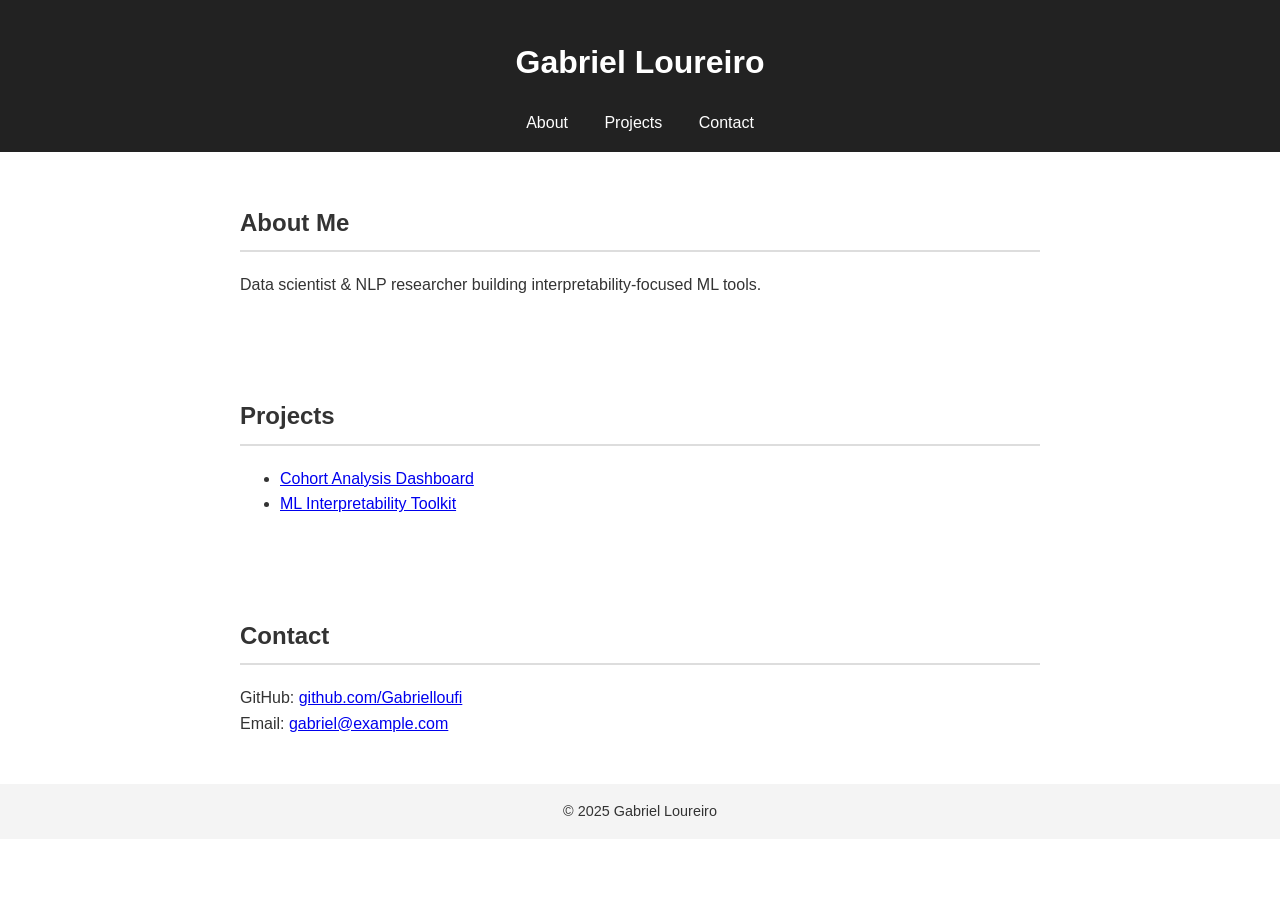
==== index.html @ 3bc84901 "Create index.html" ====
<!DOCTYPE html>
<html lang="en">
<head>
  <meta charset="UTF-8">
  <title>Gabriel Loureiro | Portfolio</title>
  <meta name="viewport" content="width=device-width, initial-scale=1.0">
  <style>
    body { font-family: sans-serif; margin:0; padding:0; line-height:1.6; color:#333; }
    header { background:#222; color:#fff; padding:1rem; text-align:center; }
    nav a { color:#fff; margin:0 1rem; text-decoration:none; }
    section { padding:2rem; max-width:800px; margin:0 auto; }
    h2 { border-bottom:2px solid #ddd; padding-bottom:.5rem; }
    footer { background:#f4f4f4; text-align:center; padding:1rem; font-size:.9rem; }
  </style>
</head>
<body>

  <header>
    <h1>Gabriel Loureiro</h1>
    <nav>
      <a href="#about">About</a>
      <a href="#projects">Projects</a>
      <a href="#contact">Contact</a>
    </nav>
  </header>

  <section id="about">
    <h2>About Me</h2>
    <p>Data scientist &amp; NLP researcher building interpretability-focused ML tools.</p>
  </section>

  <section id="projects">
    <h2>Projects</h2>
    <ul>
      <li><a href="https://github.com/Gabrielloufi/cohort-analysis" target="_blank">Cohort Analysis Dashboard</a></li>
      <li><a href="https://github.com/Gabrielloufi/ml-interpretability" target="_blank">ML Interpretability Toolkit</a></li>
    </ul>
  </section>

  <section id="contact">
    <h2>Contact</h2>
    <p>
      GitHub: <a href="https://github.com/Gabrielloufi" target="_blank">github.com/Gabrielloufi</a><br>
      Email: <a href="mailto:gabriel@example.com">gabriel@example.com</a>
    </p>
  </section>

  <footer>
    &copy; 2025 Gabriel Loureiro
  </footer>

</body>
</html>
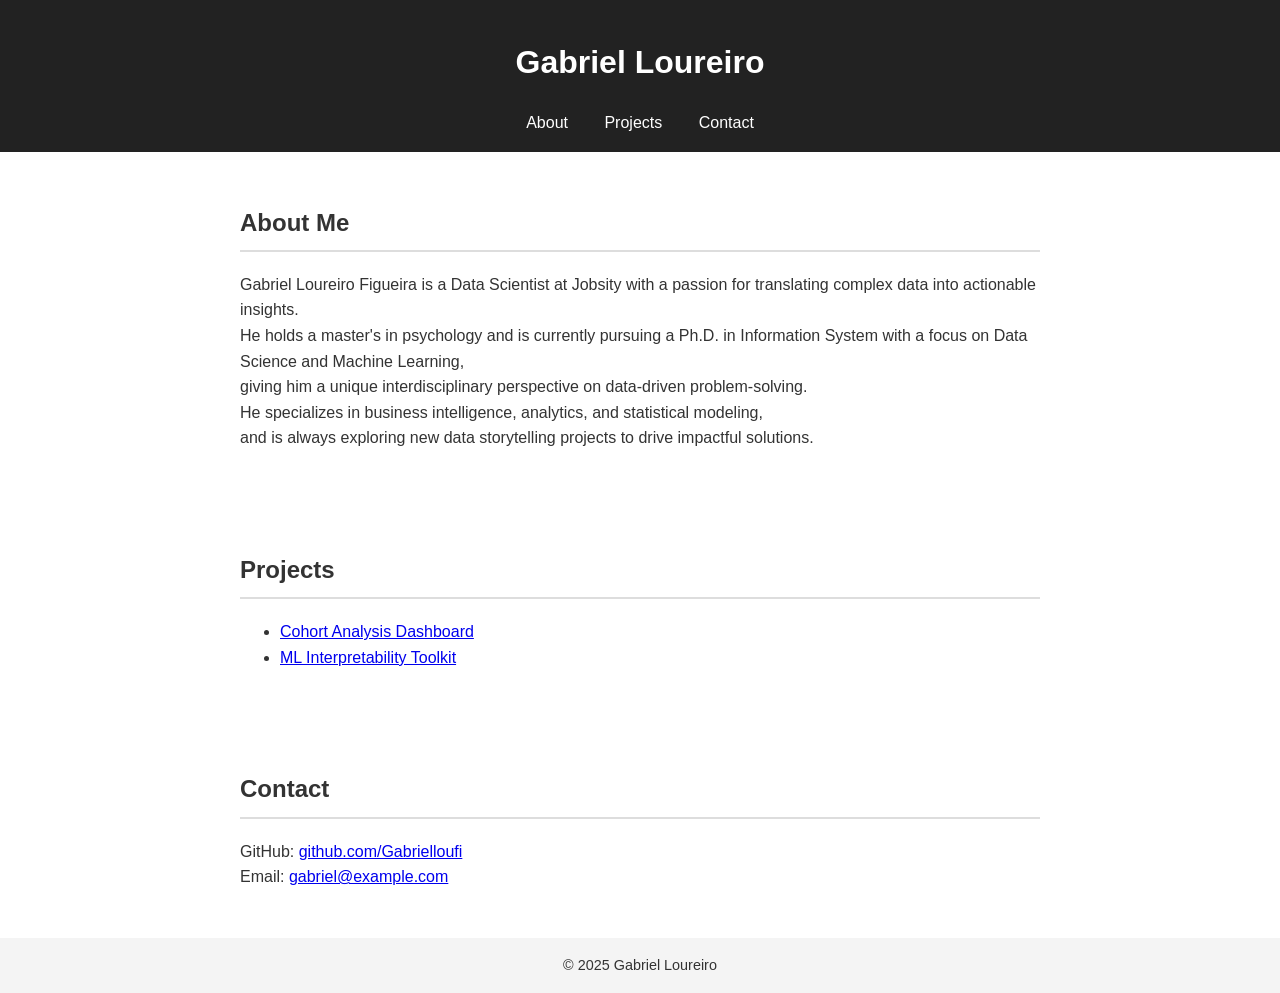
==== commit ae9e97b4: "Update index.html" ====
--- a/index.html
+++ b/index.html
@@ -26,7 +26,13 @@
 
   <section id="about">
     <h2>About Me</h2>
-    <p>Data scientist &amp; NLP researcher building interpretability-focused ML tools.</p>
+<p>
+  Gabriel Loureiro Figueira is a Data Scientist at Jobsity with a passion for translating complex data into actionable insights.<br>
+  He holds a master's in psychology and is currently pursuing a Ph.D. in Information System with a focus on Data Science and Machine Learning,<br>
+  giving him a unique interdisciplinary perspective on data-driven problem-solving.<br>
+  He specializes in business intelligence, analytics, and statistical modeling,<br>
+  and is always exploring new data storytelling projects to drive impactful solutions.
+</p>
   </section>
 
   <section id="projects">
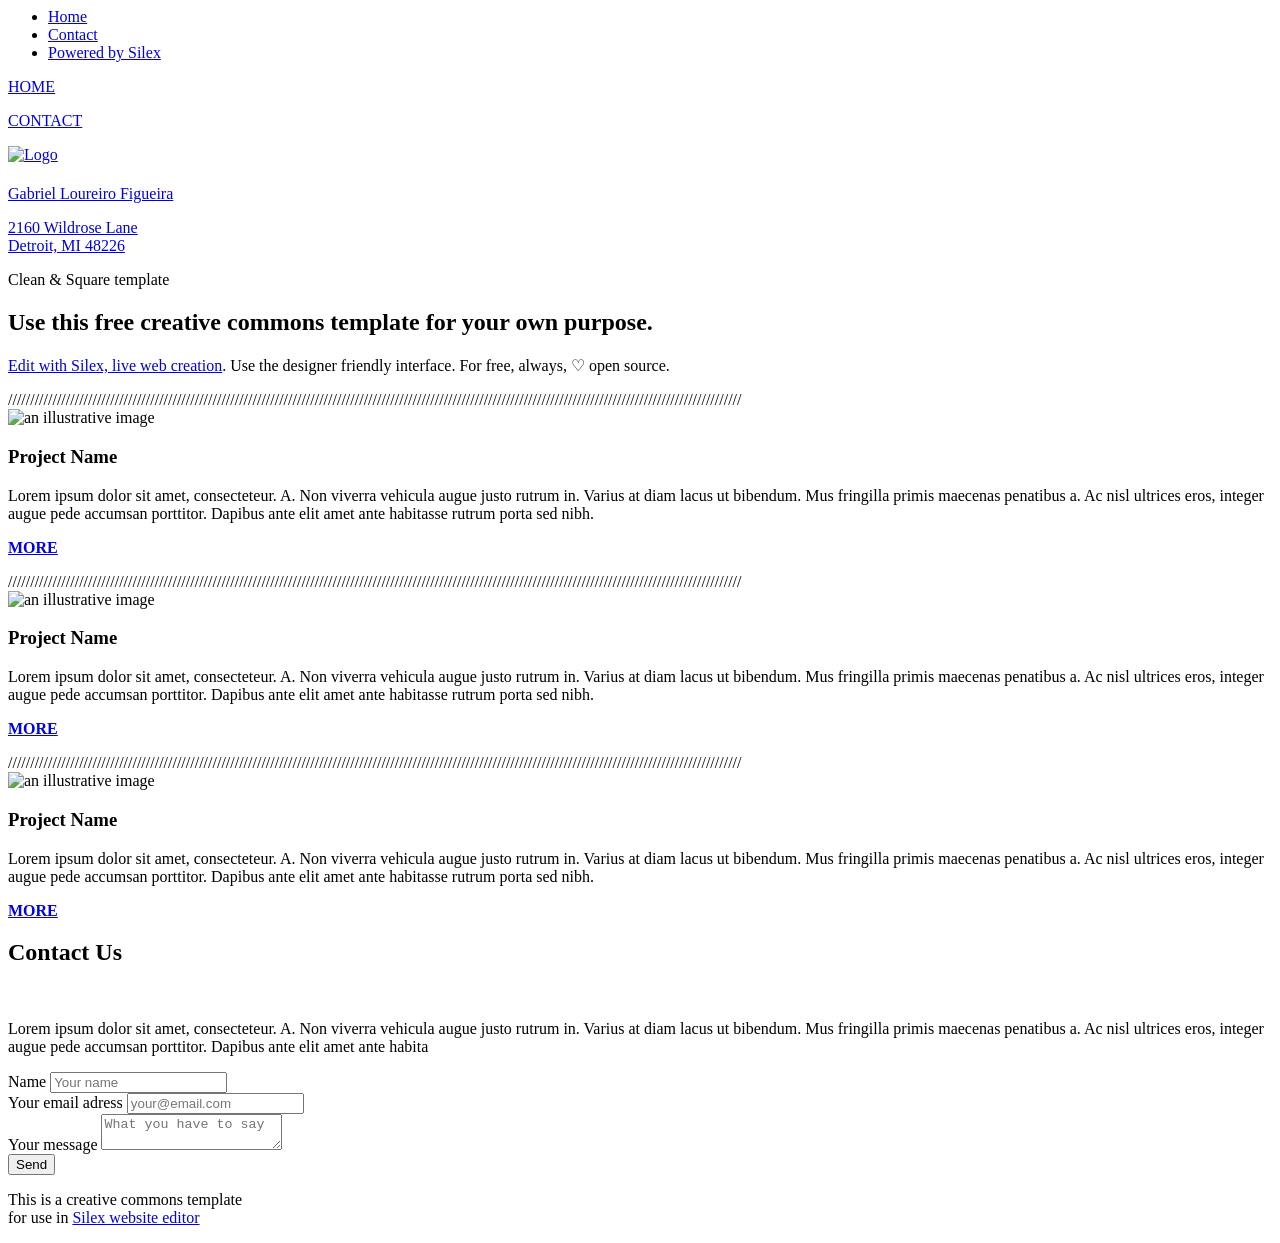
==== commit 66ffd223: "Update index.html" ====
--- a/index.html
+++ b/index.html
@@ -1,59 +1,215 @@
-<!DOCTYPE html>
-<html lang="en">
-<head>
-  <meta charset="UTF-8">
-  <title>Gabriel Loureiro | Portfolio</title>
-  <meta name="viewport" content="width=device-width, initial-scale=1.0">
-  <style>
-    body { font-family: sans-serif; margin:0; padding:0; line-height:1.6; color:#333; }
-    header { background:#222; color:#fff; padding:1rem; text-align:center; }
-    nav a { color:#fff; margin:0 1rem; text-decoration:none; }
-    section { padding:2rem; max-width:800px; margin:0 auto; }
-    h2 { border-bottom:2px solid #ddd; padding-bottom:.5rem; }
-    footer { background:#f4f4f4; text-align:center; padding:1rem; font-size:.9rem; }
-  </style>
-</head>
 <body>
-
-  <header>
-    <h1>Gabriel Loureiro</h1>
-    <nav>
-      <a href="#about">About</a>
-      <a href="#projects">Projects</a>
-      <a href="#contact">Contact</a>
-    </nav>
+  <title>Clean &amp; Square free template
+  </title>
+  <meta charset="UTF-8"/>
+  <meta name="generator" content="Silex v2.2.14"/>
+  <link rel="stylesheet" href="http://localhost:6805/static/2.12/normalize.css" data-silex-static=""/>
+  <link rel="stylesheet" href="http://localhost:6805/static/2.12/front-end.css" data-silex-static=""/>
+  <link href="https://fonts.googleapis.com/css?family=Oswald" rel="stylesheet" class="silex-custom-font"/>
+  <meta name="viewport" content="width=device-width, initial-scale=1"/>
+  <div data-silex-type="container-element" data-silex-id="silex-id-1483130857943-13" class="container-element editable-style silex-id-1483130857943-13 section-element small-height website-min-width hide-on-mobile prevent-resizable">
+    <div data-silex-type="container-element" data-silex-id="silex-id-1483130857943-12" class="editable-style silex-element-content website-width silex-id-1483130857943-12 container-element">
+    </div>
+  </div>
+  <header data-silex-type="container-element" data-silex-id="silex-id-1483130355289-7" class="container-element editable-style silex-id-1483130355289-7 section-element website-min-width prevent-resizable" id="iucot">
+    <div data-silex-type="container-element" data-silex-id="silex-id-1483130355289-6" class="editable-style silex-element-content website-width silex-id-1483130355289-6 container-element" id="ifdw7">
+      <div data-silex-type="text-element" data-silex-id="silex-id-1552772425150-3" class="editable-style silex-id-1552772425150-3 text-element silex-component prevent-resizable hamburger-menu prevent-auto-z-index hide-on-desktop">
+        <div class="silex-element-content normal">
+          <!-- inspired by https://codepen.io/erikterwan/pen/EVzeRP -->
+          <div class="hamburger-menu_1647517010591_793 closed">
+            <div class="hamburger-btn">
+              <span></span>
+              <span></span>
+              <span></span>
+            </div>
+            <div class="nav-container">
+              <div class="prevent-scale">
+                <nav>
+                  <ul>
+                    <li>
+                      <a href="#!page-home">Home</a>
+                    </li>
+                    <li>
+                      <a href="#!page-contact" class="page-link-active">Contact</a>
+                    </li>
+                    <li>
+                      <a href="https://www.silex.me/">Powered by Silex</a>
+                    </li>
+                  </ul>
+                </nav>
+              </div>
+            </div>
+          </div>
+        </div>
+      </div>
+      <div data-silex-type="container-element" data-silex-id="silex-id-1594114016137-2" class="editable-style container-element silex-id-1594114016137-2 hide-on-desktop">
+      </div>
+      <div data-silex-type="text-element" data-silex-id="silex-id-1436036522018-5" class="editable-style text-element silex-id-1436036522018-5 nav hide-on-mobile">
+        <div class="silex-element-content normal">
+          <p>
+            <a href="#!page-home">HOME</a>
+          </p>
+        </div>
+      </div>
+      <div data-silex-type="text-element" data-silex-id="silex-id-1436036521917-4" class="editable-style text-element silex-id-1436036521917-4 nav hide-on-mobile">
+        <div class="silex-element-content normal">
+          <p>
+            <a href="#!page-contact" class="page-link-active">CONTACT</a>
+          </p>
+        </div>
+      </div>
+      <a data-silex-type="image-element" data-silex-id="silex-id-1436036524431-29" href="#!page-home" class="editable-style image-element silex-id-1436036524431-29"><img src="assets/cc.png" alt="Logo"/></a>
+      <a data-silex-type="text-element" data-silex-id="silex-id-1436036524330-28" href="#!page-home" class="editable-style text-element grey-text silex-id-1436036524330-28"><div class="silex-element-content normal" id="i2j0q">
+        <h1 id="i459c">
+        </h1>
+        <span id="ioksz1">Gabriel Loureiro Figueira</span>
+        <p id="isopf">2160 Wildrose Lane
+          <br/>Detroit, MI 48226
+        </p>
+        </div></a>
+    </div>
   </header>
-
-  <section id="about">
-    <h2>About Me</h2>
-<p>
-  Gabriel Loureiro Figueira is a Data Scientist at Jobsity with a passion for translating complex data into actionable insights.<br>
-  He holds a master's in psychology and is currently pursuing a Ph.D. in Information System with a focus on Data Science and Machine Learning,<br>
-  giving him a unique interdisciplinary perspective on data-driven problem-solving.<br>
-  He specializes in business intelligence, analytics, and statistical modeling,<br>
-  and is always exploring new data storytelling projects to drive impactful solutions.
-</p>
-  </section>
-
-  <section id="projects">
-    <h2>Projects</h2>
-    <ul>
-      <li><a href="https://github.com/Gabrielloufi/cohort-analysis" target="_blank">Cohort Analysis Dashboard</a></li>
-      <li><a href="https://github.com/Gabrielloufi/ml-interpretability" target="_blank">ML Interpretability Toolkit</a></li>
-    </ul>
-  </section>
-
-  <section id="contact">
-    <h2>Contact</h2>
-    <p>
-      GitHub: <a href="https://github.com/Gabrielloufi" target="_blank">github.com/Gabrielloufi</a><br>
-      Email: <a href="mailto:gabriel@example.com">gabriel@example.com</a>
-    </p>
-  </section>
-
-  <footer>
-    &copy; 2025 Gabriel Loureiro
+  <section data-silex-type="container-element" data-silex-id="silex-id-1483131519736-31" class="container-element editable-style silex-id-1483131519736-31 section-element website-min-width prevent-resizable page-home paged-element">
+    <div data-silex-type="container-element" data-silex-id="silex-id-1483131519736-30" class="editable-style silex-element-content website-width silex-id-1483131519736-30 container-element">
+      <div data-silex-type="text-element" data-silex-id="silex-id-1436036524230-27" class="editable-style text-element silex-id-1436036524230-27">
+        <div class="silex-element-content normal">
+          Clean &amp; Square template
+          <h2>Use this free creative commons template for your own purpose. 
+          </h2>
+          <p>
+            <a href="//www.silex.me">Edit with Silex, live web creation</a>. Use the designer friendly interface. For free, always, ♡ open source.
+          </p>
+        </div>
+      </div>
+    </div>
+  </section>
+  <section data-silex-type="container-element" data-silex-id="silex-id-1483130397853-8" class="container-element editable-style section-element silex-id-1483130397853-8 website-min-width prevent-resizable page-home paged-element">
+    <div data-silex-type="container-element" data-silex-id="silex-id-1483130397854-9" class="editable-style silex-element-content website-width container-element silex-id-1483130397854-9">
+      <div data-silex-type="text-element" data-silex-id="silex-id-1436036523928-24" class="editable-style text-element full-width grey-text silex-id-1436036523928-24 hide-on-mobile">
+        <div class="silex-element-content normal">
+          /////////////////////////////////////////////////////////////////////////////////////////////////////////////////////////////////////////////////////////////////////
+        </div>
+      </div>
+      <div data-silex-type="image-element" data-silex-id="silex-id-1483131239727-16" class="editable-style image-element silex-id-1483131239727-16">
+        <img src="assets/pic08.jpg" alt="an illustrative image"/>
+      </div>
+      <div data-silex-type="text-element" data-silex-id="silex-id-1436036523626-21" class="editable-style text-element product-details silex-id-1436036523626-21">
+        <div class="silex-element-content normal">
+          <h3>Project Name
+          </h3>
+          <p>Lorem ipsum dolor sit amet, consecteteur. A. Non viverra vehicula augue justo rutrum in. Varius at diam lacus ut bibendum. Mus fringilla primis maecenas penatibus a. Ac nisl ultrices eros, integer augue pede accumsan porttitor.
+            Dapibus ante elit amet ante habitasse rutrum porta sed nibh. 
+            <br/>
+          </p>
+          <p>
+            <a href="#!page-home"><b>MORE
+              </b></a>
+          </p>
+        </div>
+      </div>
+    </div>
+  </section>
+  <section data-silex-type="container-element" data-silex-id="silex-id-1483131239726-14" class="container-element editable-style section-element silex-id-1483131239726-14 website-min-width prevent-resizable page-home paged-element">
+    <div data-silex-type="container-element" data-silex-id="silex-id-1483131239727-15" class="editable-style silex-element-content website-width container-element silex-id-1483131239727-15">
+      <div data-silex-type="text-element" data-silex-id="silex-id-1483131239727-17" class="editable-style text-element full-width grey-text silex-id-1483131239727-17 hide-on-mobile">
+        <div class="silex-element-content normal">
+          /////////////////////////////////////////////////////////////////////////////////////////////////////////////////////////////////////////////////////////////////////
+        </div>
+      </div>
+      <div data-silex-type="image-element" data-silex-id="silex-id-1483131242515-21" class="editable-style image-element silex-id-1483131242515-21">
+        <img src="assets/pic09.jpg" alt="an illustrative image"/>
+      </div>
+      <div data-silex-type="text-element" data-silex-id="silex-id-1483131239727-18" class="editable-style text-element product-details silex-id-1483131239727-18">
+        <div class="silex-element-content normal">
+          <h3>Project Name
+          </h3>
+          <p>Lorem ipsum dolor sit amet, consecteteur. A. Non viverra vehicula augue justo rutrum in. Varius at diam lacus ut bibendum. Mus fringilla primis maecenas penatibus a. Ac nisl ultrices eros, integer augue pede accumsan porttitor.
+            Dapibus ante elit amet ante habitasse rutrum porta sed nibh. 
+            <br/>
+          </p>
+          <p>
+            <a href="#!page-home"><b>MORE
+              </b></a>
+          </p>
+        </div>
+      </div>
+    </div>
+  </section>
+  <section data-silex-type="container-element" data-silex-id="silex-id-1483131242514-19" class="container-element editable-style section-element silex-id-1483131242514-19 website-min-width prevent-resizable page-home paged-element">
+    <div data-silex-type="container-element" data-silex-id="silex-id-1483131242514-20" class="editable-style silex-element-content website-width container-element silex-id-1483131242514-20">
+      <div data-silex-type="text-element" data-silex-id="silex-id-1483131242515-22" class="editable-style text-element full-width grey-text silex-id-1483131242515-22 hide-on-mobile">
+        <div class="silex-element-content normal">
+          /////////////////////////////////////////////////////////////////////////////////////////////////////////////////////////////////////////////////////////////////////
+        </div>
+      </div>
+      <div data-silex-type="image-element" data-silex-id="silex-id-1436036524028-25" class="editable-style image-element silex-id-1436036524028-25">
+        <img src="assets/pic07.jpg" alt="an illustrative image"/>
+      </div>
+      <div data-silex-type="text-element" data-silex-id="silex-id-1483131242515-23" class="editable-style text-element product-details silex-id-1483131242515-23">
+        <div class="silex-element-content normal">
+          <h3>Project Name
+          </h3>
+          <p>Lorem ipsum dolor sit amet, consecteteur. A. Non viverra vehicula augue justo rutrum in. Varius at diam lacus ut bibendum. Mus fringilla primis maecenas penatibus a. Ac nisl ultrices eros, integer augue pede accumsan porttitor.
+            Dapibus ante elit amet ante habitasse rutrum porta sed nibh. 
+            <br/>
+          </p>
+          <p>
+            <a href="#!page-home"><b>MORE
+              </b></a>
+          </p>
+        </div>
+      </div>
+    </div>
+  </section>
+  <section data-silex-type="container-element" data-silex-id="silex-id-1483131410736-25" class="container-element editable-style section-element silex-id-1483131410736-25 website-min-width prevent-resizable page-contact paged-element">
+    <div data-silex-type="container-element" data-silex-id="silex-id-1483131410737-26" class="editable-style silex-element-content website-width container-element silex-id-1483131410737-26">
+      <div data-silex-type="text-element" data-silex-id="silex-id-1436036521716-2" data-allow-silex-shortcuts="true" class="editable-style text-element product-details silex-id-1436036521716-2 text-editor-focus">
+        <div class="silex-element-content normal wysihtml-editor">
+          <h2>Contact Us
+          </h2>
+          <p>
+            <br/>
+          </p>
+          <p>Lorem ipsum dolor sit amet, consecteteur. A. Non viverra vehicula augue justo rutrum in. Varius at diam lacus ut bibendum. Mus fringilla primis maecenas penatibus a. Ac nisl ultrices eros, integer augue pede accumsan porttitor.
+            Dapibus ante elit amet ante habita
+          </p>
+          <p>
+            <a href="//disap.org/"></a>
+          </p>
+        </div>
+      </div>
+      <div data-silex-type="html-element" data-silex-id="silex-id-1538155859204-2" class="editable-style silex-id-1538155859204-2 html-element silex-component silex-component-form silex-use-height-not-minheight">
+        <div class="silex-element-content">
+          <form method="POST" id="id_1647517010594_716" action="https://formspree.io/your@email.com">
+            <div>
+              <label for="field1">Name</label>
+              <input type="text" required id="field1" name="field1" placeholder="Your name"/>
+            </div>
+            <div>
+              <label for="field2">Your email adress</label>
+              <input type="text" required id="field2" name="field2" placeholder="your@email.com"/>
+            </div>
+            <div class="fill-vertical">
+              <label for="field3">Your message</label>
+              <textarea required id="field3" name="field3" placeholder="What you have to say"></textarea>
+            </div>
+            <input type="submit" value="Send"/>
+          </form>
+        </div>
+      </div>
+    </div>
+  </section>
+  <footer data-silex-type="container-element" data-silex-id="silex-id-1483130400381-10" class="container-element editable-style section-element silex-id-1483130400381-10 website-min-width prevent-resizable">
+    <div data-silex-type="container-element" data-silex-id="silex-id-1483130400382-11" class="editable-style silex-element-content website-width container-element silex-id-1483130400382-11">
+      <div data-silex-type="text-element" data-silex-id="silex-id-1436036522220-7" class="editable-style text-element silex-id-1436036522220-7 full-width small-text style-centered">
+        <div class="silex-element-content normal">
+          <p>This is a creative commons template 
+            <br/>for use in 
+            <a href="https://www.silex.me/">Silex website editor</a>
+            <br/>
+          </p>
+        </div>
+      </div>
+    </div>
   </footer>
-
 </body>
-</html>
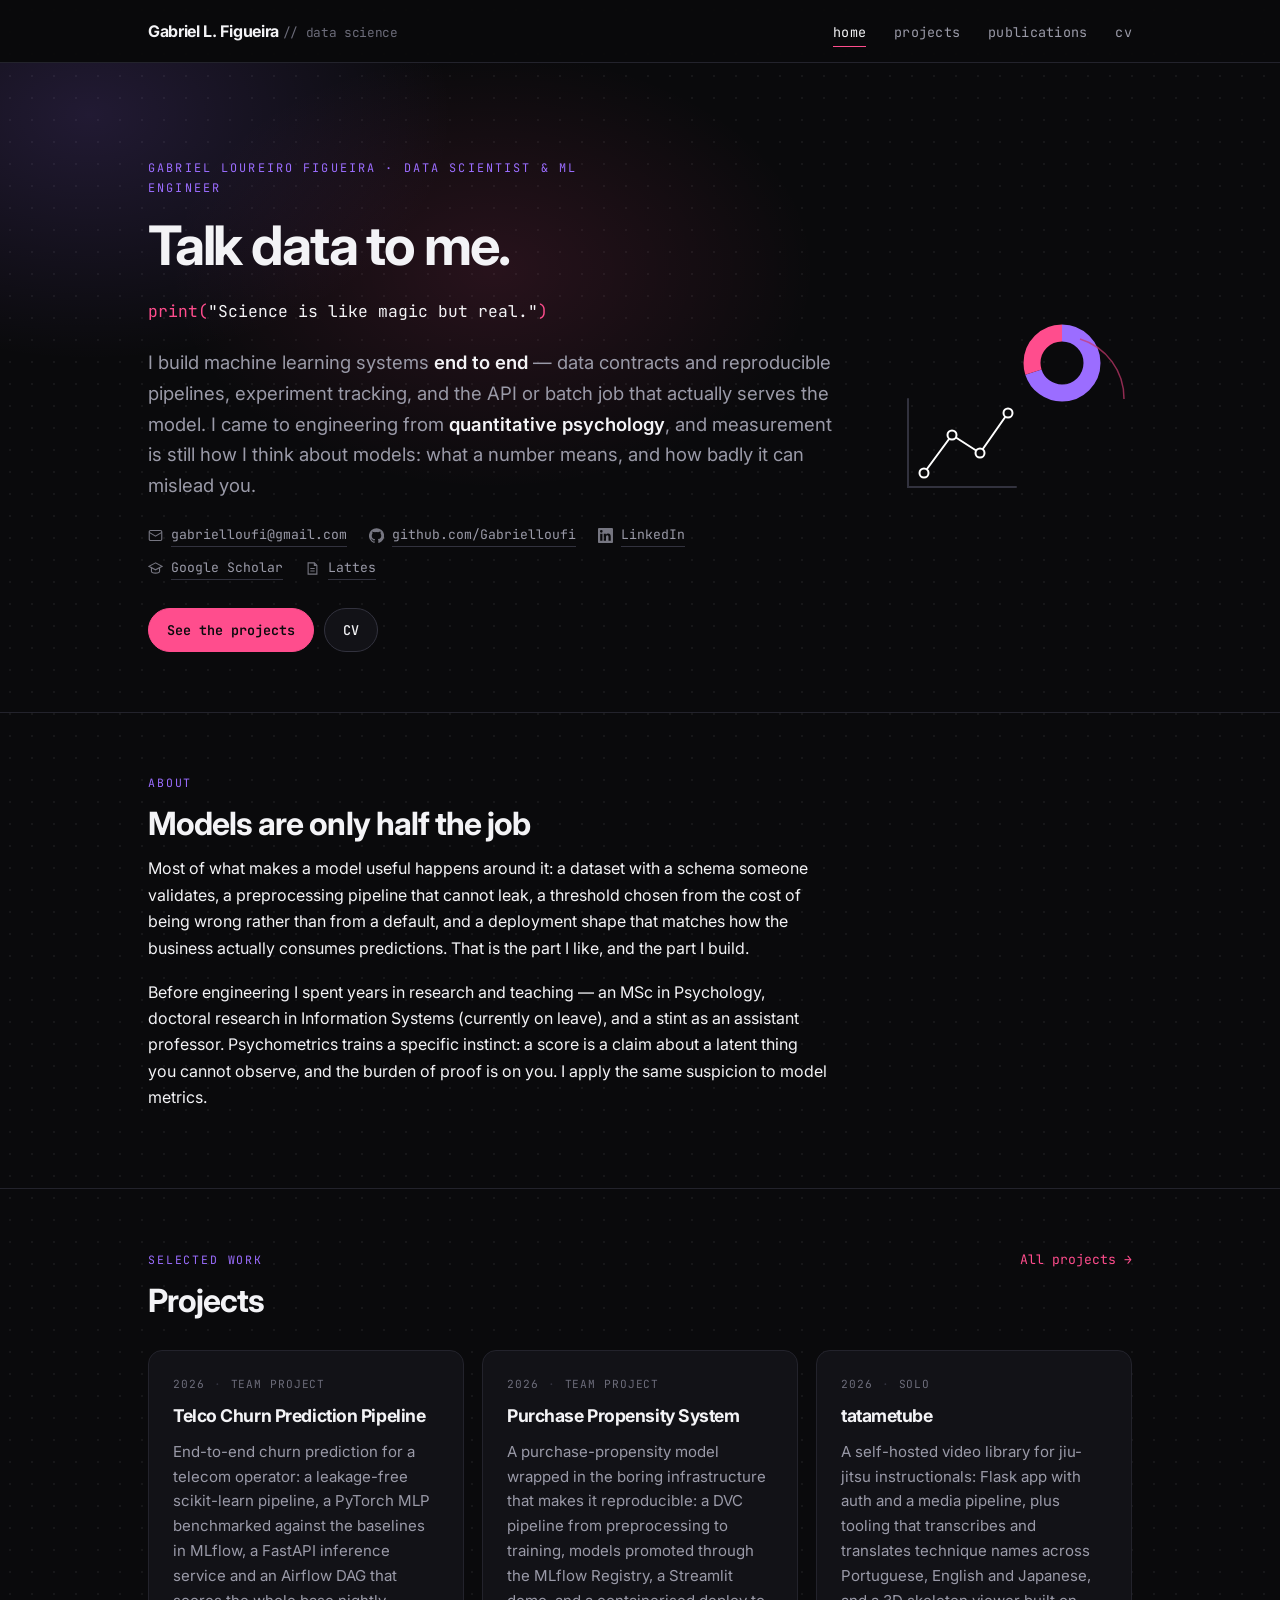
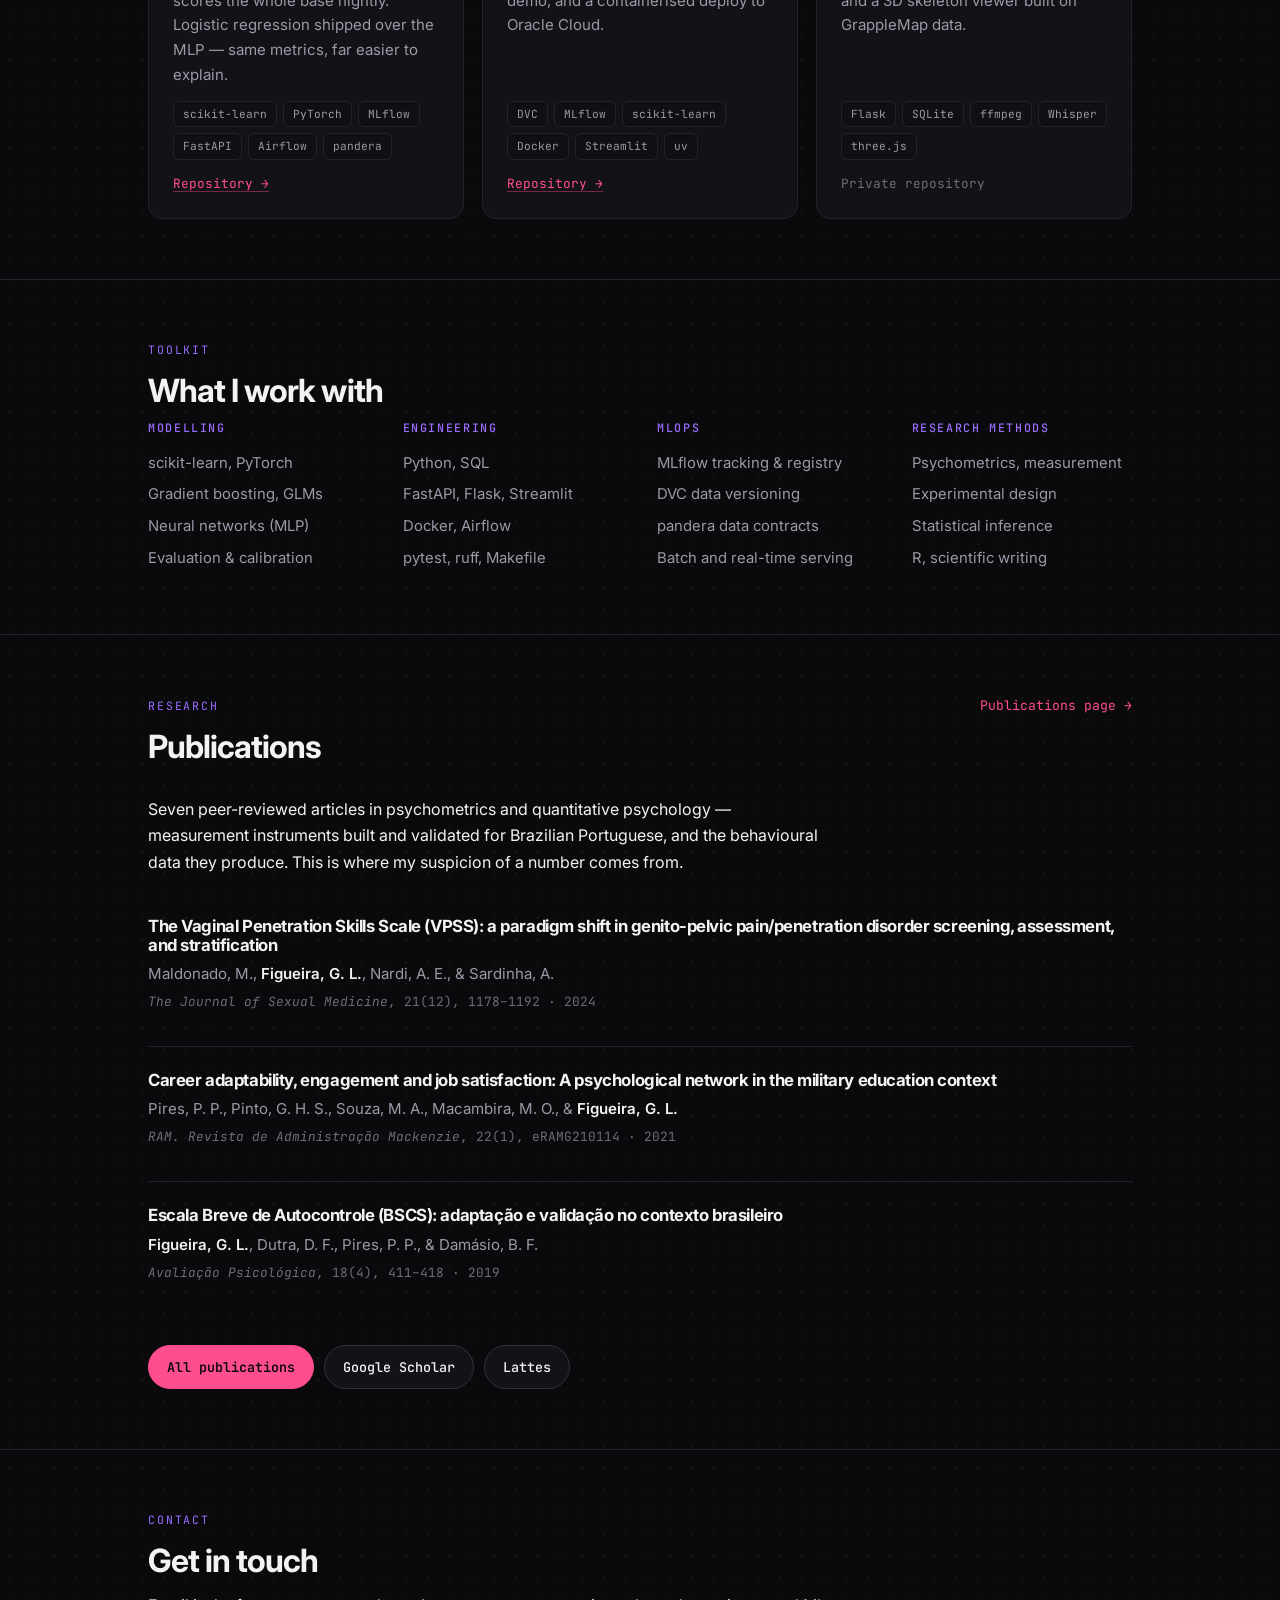
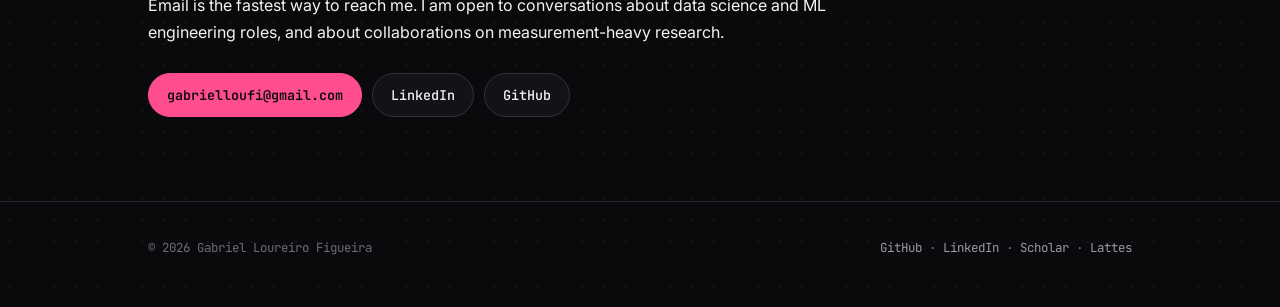
==== commit 3d627240: "feat: rebuild the site as a data science portfolio Replaces the untouched Silex template (lorem ipsu" ====
--- a/index.html
+++ b/index.html
@@ -1,215 +1,267 @@
+<!DOCTYPE html>
+<html lang="en">
+<head>
+<meta charset="utf-8">
+<meta name="viewport" content="width=device-width, initial-scale=1">
+<title>Gabriel Loureiro Figueira &mdash; Data Scientist &amp; ML Engineer</title>
+<meta name="description" content="Data scientist and machine learning engineer building end-to-end ML systems, with a research background in psychology and psychometrics.">
+<link rel="canonical" href="https://gabrielloufi.github.io/">
+<meta property="og:title" content="Gabriel Loureiro Figueira &mdash; Data Scientist &amp; ML Engineer">
+<meta property="og:description" content="Data scientist and machine learning engineer building end-to-end ML systems, with a research background in psychology and psychometrics.">
+<meta property="og:type" content="website">
+<meta property="og:url" content="https://gabrielloufi.github.io/">
+<meta name="theme-color" content="#0a0a0c">
+<link rel="preconnect" href="https://fonts.googleapis.com">
+<link rel="preconnect" href="https://fonts.gstatic.com" crossorigin>
+<link href="https://fonts.googleapis.com/css2?family=Inter:wght@400;500;600;700;800&family=JetBrains+Mono:wght@400;500;700&display=swap" rel="stylesheet">
+<link rel="stylesheet" href="assets/css/style.css">
+</head>
 <body>
-  <title>Clean &amp; Square free template
-  </title>
-  <meta charset="UTF-8"/>
-  <meta name="generator" content="Silex v2.2.14"/>
-  <link rel="stylesheet" href="http://localhost:6805/static/2.12/normalize.css" data-silex-static=""/>
-  <link rel="stylesheet" href="http://localhost:6805/static/2.12/front-end.css" data-silex-static=""/>
-  <link href="https://fonts.googleapis.com/css?family=Oswald" rel="stylesheet" class="silex-custom-font"/>
-  <meta name="viewport" content="width=device-width, initial-scale=1"/>
-  <div data-silex-type="container-element" data-silex-id="silex-id-1483130857943-13" class="container-element editable-style silex-id-1483130857943-13 section-element small-height website-min-width hide-on-mobile prevent-resizable">
-    <div data-silex-type="container-element" data-silex-id="silex-id-1483130857943-12" class="editable-style silex-element-content website-width silex-id-1483130857943-12 container-element">
-    </div>
+<a class="skip-link" href="#main">Skip to content</a>
+
+<header class="nav">
+  <div class="wrap nav__inner">
+    <a class="nav__brand" href="index.html">Gabriel L. Figueira <span>// data science</span></a>
+    <ul class="nav__links">
+      <li><a href="index.html" aria-current="page">home</a></li>
+      <li><a href="projects.html">projects</a></li>
+      <li><a href="publications.html">publications</a></li>
+      <li><a href="cv.html">cv</a></li>
+    </ul>
   </div>
-  <header data-silex-type="container-element" data-silex-id="silex-id-1483130355289-7" class="container-element editable-style silex-id-1483130355289-7 section-element website-min-width prevent-resizable" id="iucot">
-    <div data-silex-type="container-element" data-silex-id="silex-id-1483130355289-6" class="editable-style silex-element-content website-width silex-id-1483130355289-6 container-element" id="ifdw7">
-      <div data-silex-type="text-element" data-silex-id="silex-id-1552772425150-3" class="editable-style silex-id-1552772425150-3 text-element silex-component prevent-resizable hamburger-menu prevent-auto-z-index hide-on-desktop">
-        <div class="silex-element-content normal">
-          <!-- inspired by https://codepen.io/erikterwan/pen/EVzeRP -->
-          <div class="hamburger-menu_1647517010591_793 closed">
-            <div class="hamburger-btn">
-              <span></span>
-              <span></span>
-              <span></span>
-            </div>
-            <div class="nav-container">
-              <div class="prevent-scale">
-                <nav>
-                  <ul>
-                    <li>
-                      <a href="#!page-home">Home</a>
-                    </li>
-                    <li>
-                      <a href="#!page-contact" class="page-link-active">Contact</a>
-                    </li>
-                    <li>
-                      <a href="https://www.silex.me/">Powered by Silex</a>
-                    </li>
-                  </ul>
-                </nav>
-              </div>
-            </div>
-          </div>
-        </div>
-      </div>
-      <div data-silex-type="container-element" data-silex-id="silex-id-1594114016137-2" class="editable-style container-element silex-id-1594114016137-2 hide-on-desktop">
-      </div>
-      <div data-silex-type="text-element" data-silex-id="silex-id-1436036522018-5" class="editable-style text-element silex-id-1436036522018-5 nav hide-on-mobile">
-        <div class="silex-element-content normal">
+</header>
+
+<main id="main">
+
+  <section class="hero">
+    <div class="wrap hero__grid">
+      <div>
+        <p class="kicker">Gabriel Loureiro Figueira &middot; Data Scientist &amp; ML Engineer</p>
+        <h1>Talk data to me.</h1>
+        <p class="codeline"><span class="fn">print(</span><span class="str">"Science is like magic but real."</span><span class="fn">)</span></p>
+        <p class="hero__lead">
+          I build machine learning systems <strong>end to end</strong> &mdash; data contracts and reproducible pipelines, experiment
+          tracking, and the API or batch job that actually serves the model. I came to engineering
+          from <strong>quantitative psychology</strong>, and measurement is still how I think about
+          models: what a number means, and how badly it can mislead you.
+        </p>
+        <ul class="meta-row">
+          <li><svg viewBox="0 0 24 24" fill="none" stroke="currentColor" stroke-width="1.8" aria-hidden="true"><rect x="2" y="4" width="20" height="16" rx="2"/><path d="m2 7 10 6 10-6"/></svg><a href="mailto:gabrielloufi@gmail.com">gabrielloufi@gmail.com</a></li>
+          <li><svg viewBox="0 0 24 24" fill="currentColor" aria-hidden="true"><path d="M12 .5a12 12 0 0 0-3.8 23.4c.6.1.8-.3.8-.6v-2c-3.3.7-4-1.6-4-1.6-.6-1.4-1.4-1.8-1.4-1.8-1.1-.7 0-.7 0-.7 1.2.1 1.9 1.3 1.9 1.3 1.1 1.9 2.9 1.3 3.6 1 .1-.8.4-1.3.8-1.6-2.7-.3-5.5-1.3-5.5-5.9 0-1.3.5-2.4 1.2-3.2-.1-.3-.5-1.5.1-3.2 0 0 1-.3 3.3 1.2a11.5 11.5 0 0 1 6 0c2.3-1.5 3.3-1.2 3.3-1.2.6 1.7.2 2.9.1 3.2.8.8 1.2 1.9 1.2 3.2 0 4.6-2.8 5.6-5.5 5.9.4.4.8 1.1.8 2.2v3.3c0 .3.2.7.8.6A12 12 0 0 0 12 .5z"/></svg><a href="https://github.com/Gabrielloufi">github.com/Gabrielloufi</a></li>
+          <li><svg viewBox="0 0 24 24" fill="currentColor" aria-hidden="true"><path d="M20.4 20.4h-3.6v-5.6c0-1.3 0-3-1.9-3s-2.1 1.4-2.1 2.9v5.7H9.2V9h3.4v1.6h.1a3.8 3.8 0 0 1 3.4-1.9c3.6 0 4.3 2.4 4.3 5.5v6.2zM5.3 7.4a2.1 2.1 0 1 1 0-4.2 2.1 2.1 0 0 1 0 4.2zM7.1 20.4H3.5V9h3.6v11.4zM22.2 0H1.8C.8 0 0 .8 0 1.7v20.6c0 .9.8 1.7 1.8 1.7h20.4c1 0 1.8-.8 1.8-1.7V1.7c0-.9-.8-1.7-1.8-1.7z"/></svg><a href="https://www.linkedin.com/in/gabrielloureirofigueira/">LinkedIn</a></li>
+          <li><svg viewBox="0 0 24 24" fill="none" stroke="currentColor" stroke-width="1.8" aria-hidden="true"><path d="M12 3 1.5 8.5 12 14l10.5-5.5L12 3z"/><path d="M5.5 11v5.5c0 1.4 2.9 2.9 6.5 2.9s6.5-1.5 6.5-2.9V11"/></svg><a href="https://scholar.google.com/citations?user=BgbFjUEAAAAJ&hl=en">Google Scholar</a></li>
+          <li><svg viewBox="0 0 24 24" fill="none" stroke="currentColor" stroke-width="1.8" aria-hidden="true"><path d="M5 3h10l4 4v14H5z"/><path d="M15 3v4h4M8.5 12h7M8.5 16h7"/></svg><a href="https://lattes.cnpq.br/5523755976674168">Lattes</a></li>
+        </ul>
+        <div class="btn-row">
+          <a class="btn btn--primary" href="projects.html">See the projects</a>
+          <a class="btn" href="cv.html">CV</a>
+        </div>
+      </div>
+      <svg class="motif" viewBox="0 0 240 205" role="img" aria-label="Line chart and donut chart, echoing the banner artwork">
+        <g transform="translate(170,60)">
+          <circle class="ring-a" r="30" fill="none" stroke-width="17" stroke-dasharray="131.9 56.6" transform="rotate(-90)"/>
+          <circle class="ring-b" r="30" fill="none" stroke-width="17" stroke-dasharray="56.6 131.9" stroke-dashoffset="-131.9" transform="rotate(-90)"/>
+        </g>
+        <path class="arc" d="M232 96a62 62 0 0 0-44-60" stroke-width="1.5" opacity=".7"/>
+        <path class="axis" d="M16 96V184h108" fill="none" stroke-width="2" stroke-linecap="round"/>
+        <polyline class="line" points="32,170 60,132 88,150 116,110"/>
+        <circle class="dot" cx="32" cy="170" r="4.5"/>
+        <circle class="dot" cx="60" cy="132" r="4.5"/>
+        <circle class="dot" cx="88" cy="150" r="4.5"/>
+        <circle class="dot" cx="116" cy="110" r="4.5"/>
+      </svg>
+    </div>
+  </section>
+
+  <section>
+    <div class="wrap">
+      <p class="eyebrow">About</p>
+      <h2>Models are only half the job</h2>
+      <p>
+        Most of what makes a model useful happens around it: a dataset with a schema someone
+        validates, a preprocessing pipeline that cannot leak, a threshold chosen from the cost of
+        being wrong rather than from a default, and a deployment shape that matches how the
+        business actually consumes predictions. That is the part I like, and the part I build.
+      </p>
+      <p>
+        Before engineering I spent years in research and teaching &mdash; an MSc in Psychology,
+        doctoral research in Information Systems (currently on leave), and a stint as an assistant
+        professor. Psychometrics trains a specific instinct: a score is a claim about a latent
+        thing you cannot observe, and the burden of proof is on you. I apply the same suspicion to
+        model metrics.
+      </p>
+    </div>
+  </section>
+
+  <section>
+    <div class="wrap">
+      <div class="section-head">
+        <div>
+          <p class="eyebrow">Selected work</p>
+          <h2>Projects</h2>
+        </div>
+        <a class="more" href="projects.html">All projects &rarr;</a>
+      </div>
+
+      <div class="cards">
+
+        <article class="card">
+          <div class="card__meta"><span>2026</span><span>Team project</span></div>
+          <h3><a href="https://github.com/Gabrielloufi/telco-churn-challenge">Telco Churn Prediction Pipeline</a></h3>
           <p>
-            <a href="#!page-home">HOME</a>
+            End-to-end churn prediction for a telecom operator: a leakage-free scikit-learn pipeline,
+            a PyTorch MLP benchmarked against the baselines in MLflow, a FastAPI inference service and
+            an Airflow DAG that scores the whole base nightly. Logistic regression shipped over the
+            MLP &mdash; same metrics, far easier to explain.
           </p>
-        </div>
-      </div>
-      <div data-silex-type="text-element" data-silex-id="silex-id-1436036521917-4" class="editable-style text-element silex-id-1436036521917-4 nav hide-on-mobile">
-        <div class="silex-element-content normal">
+          <ul class="tags"><li>scikit-learn</li><li>PyTorch</li><li>MLflow</li><li>FastAPI</li><li>Airflow</li><li>pandera</li></ul>
+          <div class="card__links"><a href="https://github.com/Gabrielloufi/telco-churn-challenge">Repository &rarr;</a></div>
+        </article>
+
+        <article class="card">
+          <div class="card__meta"><span>2026</span><span>Team project</span></div>
+          <h3><a href="https://github.com/MunhozMCM/Tech-Challenge-02">Purchase Propensity System</a></h3>
           <p>
-            <a href="#!page-contact" class="page-link-active">CONTACT</a>
+            A purchase-propensity model wrapped in the boring infrastructure that makes it
+            reproducible: a DVC pipeline from preprocessing to training, models promoted through the
+            MLflow Registry, a Streamlit demo, and a containerised deploy to Oracle Cloud.
           </p>
-        </div>
-      </div>
-      <a data-silex-type="image-element" data-silex-id="silex-id-1436036524431-29" href="#!page-home" class="editable-style image-element silex-id-1436036524431-29"><img src="assets/cc.png" alt="Logo"/></a>
-      <a data-silex-type="text-element" data-silex-id="silex-id-1436036524330-28" href="#!page-home" class="editable-style text-element grey-text silex-id-1436036524330-28"><div class="silex-element-content normal" id="i2j0q">
-        <h1 id="i459c">
-        </h1>
-        <span id="ioksz1">Gabriel Loureiro Figueira</span>
-        <p id="isopf">2160 Wildrose Lane
-          <br/>Detroit, MI 48226
-        </p>
-        </div></a>
-    </div>
-  </header>
-  <section data-silex-type="container-element" data-silex-id="silex-id-1483131519736-31" class="container-element editable-style silex-id-1483131519736-31 section-element website-min-width prevent-resizable page-home paged-element">
-    <div data-silex-type="container-element" data-silex-id="silex-id-1483131519736-30" class="editable-style silex-element-content website-width silex-id-1483131519736-30 container-element">
-      <div data-silex-type="text-element" data-silex-id="silex-id-1436036524230-27" class="editable-style text-element silex-id-1436036524230-27">
-        <div class="silex-element-content normal">
-          Clean &amp; Square template
-          <h2>Use this free creative commons template for your own purpose. 
-          </h2>
+          <ul class="tags"><li>DVC</li><li>MLflow</li><li>scikit-learn</li><li>Docker</li><li>Streamlit</li><li>uv</li></ul>
+          <div class="card__links"><a href="https://github.com/MunhozMCM/Tech-Challenge-02">Repository &rarr;</a></div>
+        </article>
+
+        <article class="card">
+          <div class="card__meta"><span>2026</span><span>Solo</span></div>
+          <h3>tatametube</h3>
           <p>
-            <a href="//www.silex.me">Edit with Silex, live web creation</a>. Use the designer friendly interface. For free, always, ♡ open source.
+            A self-hosted video library for jiu-jitsu instructionals: Flask app with auth and a media
+            pipeline, plus tooling that transcribes and translates technique names across Portuguese,
+            English and Japanese, and a 3D skeleton viewer built on GrappleMap data.
           </p>
-        </div>
-      </div>
-    </div>
-  </section>
-  <section data-silex-type="container-element" data-silex-id="silex-id-1483130397853-8" class="container-element editable-style section-element silex-id-1483130397853-8 website-min-width prevent-resizable page-home paged-element">
-    <div data-silex-type="container-element" data-silex-id="silex-id-1483130397854-9" class="editable-style silex-element-content website-width container-element silex-id-1483130397854-9">
-      <div data-silex-type="text-element" data-silex-id="silex-id-1436036523928-24" class="editable-style text-element full-width grey-text silex-id-1436036523928-24 hide-on-mobile">
-        <div class="silex-element-content normal">
-          /////////////////////////////////////////////////////////////////////////////////////////////////////////////////////////////////////////////////////////////////////
-        </div>
-      </div>
-      <div data-silex-type="image-element" data-silex-id="silex-id-1483131239727-16" class="editable-style image-element silex-id-1483131239727-16">
-        <img src="assets/pic08.jpg" alt="an illustrative image"/>
-      </div>
-      <div data-silex-type="text-element" data-silex-id="silex-id-1436036523626-21" class="editable-style text-element product-details silex-id-1436036523626-21">
-        <div class="silex-element-content normal">
-          <h3>Project Name
-          </h3>
-          <p>Lorem ipsum dolor sit amet, consecteteur. A. Non viverra vehicula augue justo rutrum in. Varius at diam lacus ut bibendum. Mus fringilla primis maecenas penatibus a. Ac nisl ultrices eros, integer augue pede accumsan porttitor.
-            Dapibus ante elit amet ante habitasse rutrum porta sed nibh. 
-            <br/>
-          </p>
-          <p>
-            <a href="#!page-home"><b>MORE
-              </b></a>
-          </p>
-        </div>
-      </div>
-    </div>
-  </section>
-  <section data-silex-type="container-element" data-silex-id="silex-id-1483131239726-14" class="container-element editable-style section-element silex-id-1483131239726-14 website-min-width prevent-resizable page-home paged-element">
-    <div data-silex-type="container-element" data-silex-id="silex-id-1483131239727-15" class="editable-style silex-element-content website-width container-element silex-id-1483131239727-15">
-      <div data-silex-type="text-element" data-silex-id="silex-id-1483131239727-17" class="editable-style text-element full-width grey-text silex-id-1483131239727-17 hide-on-mobile">
-        <div class="silex-element-content normal">
-          /////////////////////////////////////////////////////////////////////////////////////////////////////////////////////////////////////////////////////////////////////
-        </div>
-      </div>
-      <div data-silex-type="image-element" data-silex-id="silex-id-1483131242515-21" class="editable-style image-element silex-id-1483131242515-21">
-        <img src="assets/pic09.jpg" alt="an illustrative image"/>
-      </div>
-      <div data-silex-type="text-element" data-silex-id="silex-id-1483131239727-18" class="editable-style text-element product-details silex-id-1483131239727-18">
-        <div class="silex-element-content normal">
-          <h3>Project Name
-          </h3>
-          <p>Lorem ipsum dolor sit amet, consecteteur. A. Non viverra vehicula augue justo rutrum in. Varius at diam lacus ut bibendum. Mus fringilla primis maecenas penatibus a. Ac nisl ultrices eros, integer augue pede accumsan porttitor.
-            Dapibus ante elit amet ante habitasse rutrum porta sed nibh. 
-            <br/>
-          </p>
-          <p>
-            <a href="#!page-home"><b>MORE
-              </b></a>
-          </p>
-        </div>
-      </div>
-    </div>
-  </section>
-  <section data-silex-type="container-element" data-silex-id="silex-id-1483131242514-19" class="container-element editable-style section-element silex-id-1483131242514-19 website-min-width prevent-resizable page-home paged-element">
-    <div data-silex-type="container-element" data-silex-id="silex-id-1483131242514-20" class="editable-style silex-element-content website-width container-element silex-id-1483131242514-20">
-      <div data-silex-type="text-element" data-silex-id="silex-id-1483131242515-22" class="editable-style text-element full-width grey-text silex-id-1483131242515-22 hide-on-mobile">
-        <div class="silex-element-content normal">
-          /////////////////////////////////////////////////////////////////////////////////////////////////////////////////////////////////////////////////////////////////////
-        </div>
-      </div>
-      <div data-silex-type="image-element" data-silex-id="silex-id-1436036524028-25" class="editable-style image-element silex-id-1436036524028-25">
-        <img src="assets/pic07.jpg" alt="an illustrative image"/>
-      </div>
-      <div data-silex-type="text-element" data-silex-id="silex-id-1483131242515-23" class="editable-style text-element product-details silex-id-1483131242515-23">
-        <div class="silex-element-content normal">
-          <h3>Project Name
-          </h3>
-          <p>Lorem ipsum dolor sit amet, consecteteur. A. Non viverra vehicula augue justo rutrum in. Varius at diam lacus ut bibendum. Mus fringilla primis maecenas penatibus a. Ac nisl ultrices eros, integer augue pede accumsan porttitor.
-            Dapibus ante elit amet ante habitasse rutrum porta sed nibh. 
-            <br/>
-          </p>
-          <p>
-            <a href="#!page-home"><b>MORE
-              </b></a>
-          </p>
-        </div>
-      </div>
-    </div>
-  </section>
-  <section data-silex-type="container-element" data-silex-id="silex-id-1483131410736-25" class="container-element editable-style section-element silex-id-1483131410736-25 website-min-width prevent-resizable page-contact paged-element">
-    <div data-silex-type="container-element" data-silex-id="silex-id-1483131410737-26" class="editable-style silex-element-content website-width container-element silex-id-1483131410737-26">
-      <div data-silex-type="text-element" data-silex-id="silex-id-1436036521716-2" data-allow-silex-shortcuts="true" class="editable-style text-element product-details silex-id-1436036521716-2 text-editor-focus">
-        <div class="silex-element-content normal wysihtml-editor">
-          <h2>Contact Us
-          </h2>
-          <p>
-            <br/>
-          </p>
-          <p>Lorem ipsum dolor sit amet, consecteteur. A. Non viverra vehicula augue justo rutrum in. Varius at diam lacus ut bibendum. Mus fringilla primis maecenas penatibus a. Ac nisl ultrices eros, integer augue pede accumsan porttitor.
-            Dapibus ante elit amet ante habita
-          </p>
-          <p>
-            <a href="//disap.org/"></a>
-          </p>
-        </div>
-      </div>
-      <div data-silex-type="html-element" data-silex-id="silex-id-1538155859204-2" class="editable-style silex-id-1538155859204-2 html-element silex-component silex-component-form silex-use-height-not-minheight">
-        <div class="silex-element-content">
-          <form method="POST" id="id_1647517010594_716" action="https://formspree.io/your@email.com">
-            <div>
-              <label for="field1">Name</label>
-              <input type="text" required id="field1" name="field1" placeholder="Your name"/>
-            </div>
-            <div>
-              <label for="field2">Your email adress</label>
-              <input type="text" required id="field2" name="field2" placeholder="your@email.com"/>
-            </div>
-            <div class="fill-vertical">
-              <label for="field3">Your message</label>
-              <textarea required id="field3" name="field3" placeholder="What you have to say"></textarea>
-            </div>
-            <input type="submit" value="Send"/>
-          </form>
-        </div>
-      </div>
-    </div>
-  </section>
-  <footer data-silex-type="container-element" data-silex-id="silex-id-1483130400381-10" class="container-element editable-style section-element silex-id-1483130400381-10 website-min-width prevent-resizable">
-    <div data-silex-type="container-element" data-silex-id="silex-id-1483130400382-11" class="editable-style silex-element-content website-width container-element silex-id-1483130400382-11">
-      <div data-silex-type="text-element" data-silex-id="silex-id-1436036522220-7" class="editable-style text-element silex-id-1436036522220-7 full-width small-text style-centered">
-        <div class="silex-element-content normal">
-          <p>This is a creative commons template 
-            <br/>for use in 
-            <a href="https://www.silex.me/">Silex website editor</a>
-            <br/>
-          </p>
-        </div>
-      </div>
-    </div>
-  </footer>
+          <ul class="tags"><li>Flask</li><li>SQLite</li><li>ffmpeg</li><li>Whisper</li><li>three.js</li></ul>
+          <div class="card__links"><span class="locked">Private repository</span></div>
+        </article>
+
+      </div>
+    </div>
+  </section>
+
+  <section>
+    <div class="wrap">
+      <p class="eyebrow">Toolkit</p>
+      <h2>What I work with</h2>
+      <div class="skill-grid">
+        <div>
+          <h3>Modelling</h3>
+          <ul>
+            <li>scikit-learn, PyTorch</li>
+            <li>Gradient boosting, GLMs</li>
+            <li>Neural networks (MLP)</li>
+            <li>Evaluation &amp; calibration</li>
+          </ul>
+        </div>
+        <div>
+          <h3>Engineering</h3>
+          <ul>
+            <li>Python, SQL</li>
+            <li>FastAPI, Flask, Streamlit</li>
+            <li>Docker, Airflow</li>
+            <li>pytest, ruff, Makefile</li>
+          </ul>
+        </div>
+        <div>
+          <h3>MLOps</h3>
+          <ul>
+            <li>MLflow tracking &amp; registry</li>
+            <li>DVC data versioning</li>
+            <li>pandera data contracts</li>
+            <li>Batch and real-time serving</li>
+          </ul>
+        </div>
+        <div>
+          <h3>Research methods</h3>
+          <ul>
+            <li>Psychometrics, measurement</li>
+            <li>Experimental design</li>
+            <li>Statistical inference</li>
+            <li>R, scientific writing</li>
+          </ul>
+        </div>
+      </div>
+    </div>
+  </section>
+
+  <section>
+    <div class="wrap">
+      <div class="section-head">
+        <div>
+          <p class="eyebrow">Research</p>
+          <h2>Publications</h2>
+        </div>
+        <a class="more" href="publications.html">Publications page &rarr;</a>
+      </div>
+      <p>
+        Seven peer-reviewed articles in psychometrics and quantitative psychology &mdash;
+        measurement instruments built and validated for Brazilian Portuguese, and the behavioural
+        data they produce. This is where my suspicion of a number comes from.
+      </p>
+
+      <article class="pub">
+        <h3 class="pub__title">The Vaginal Penetration Skills Scale (VPSS): a paradigm shift in genito-pelvic pain/penetration disorder screening, assessment, and stratification</h3>
+        <p class="pub__authors">Maldonado, M., <span class="self">Figueira, G. L.</span>, Nardi, A. E., &amp; Sardinha, A.</p>
+        <p class="pub__venue"><em>The Journal of Sexual Medicine</em>, 21(12), 1178&ndash;1192 &middot; 2024</p>
+      </article>
+
+      <article class="pub">
+        <h3 class="pub__title">Career adaptability, engagement and job satisfaction: A psychological network in the military education context</h3>
+        <p class="pub__authors">Pires, P. P., Pinto, G. H. S., Souza, M. A., Macambira, M. O., &amp; <span class="self">Figueira, G. L.</span></p>
+        <p class="pub__venue"><em>RAM. Revista de Administra&ccedil;&atilde;o Mackenzie</em>, 22(1), eRAMG210114 &middot; 2021</p>
+      </article>
+
+      <article class="pub">
+        <h3 class="pub__title">Escala Breve de Autocontrole (BSCS): adapta&ccedil;&atilde;o e valida&ccedil;&atilde;o no contexto brasileiro</h3>
+        <p class="pub__authors"><span class="self">Figueira, G. L.</span>, Dutra, D. F., Pires, P. P., &amp; Dam&aacute;sio, B. F.</p>
+        <p class="pub__venue"><em>Avalia&ccedil;&atilde;o Psicol&oacute;gica</em>, 18(4), 411&ndash;418 &middot; 2019</p>
+      </article>
+
+      <div class="btn-row">
+        <a class="btn btn--primary" href="publications.html">All publications</a>
+        <a class="btn" href="https://scholar.google.com/citations?user=BgbFjUEAAAAJ&hl=en">Google Scholar</a>
+        <a class="btn" href="https://lattes.cnpq.br/5523755976674168">Lattes</a>
+      </div>
+    </div>
+  </section>
+
+  <section>
+    <div class="wrap">
+      <p class="eyebrow">Contact</p>
+      <h2>Get in touch</h2>
+      <p>
+        Email is the fastest way to reach me. I am open to conversations about data science and ML
+        engineering roles, and about collaborations on measurement-heavy research.
+      </p>
+      <div class="btn-row">
+        <a class="btn btn--primary" href="mailto:gabrielloufi@gmail.com">gabrielloufi@gmail.com</a>
+        <a class="btn" href="https://www.linkedin.com/in/gabrielloureirofigueira/">LinkedIn</a>
+        <a class="btn" href="https://github.com/Gabrielloufi">GitHub</a>
+      </div>
+    </div>
+  </section>
+
+</main>
+
+<footer class="footer">
+  <div class="wrap footer__inner">
+    <span>&copy; <span id="year">2026</span> Gabriel Loureiro Figueira</span>
+    <span>
+      <a href="https://github.com/Gabrielloufi">GitHub</a> ·
+      <a href="https://www.linkedin.com/in/gabrielloureirofigueira/">LinkedIn</a> ·
+      <a href="https://scholar.google.com/citations?user=BgbFjUEAAAAJ&hl=en">Scholar</a> ·
+      <a href="https://lattes.cnpq.br/5523755976674168">Lattes</a>
+    </span>
+  </div>
+</footer>
+
+<script>document.getElementById("year").textContent = new Date().getFullYear();</script>
 </body>
+</html>
--- a/assets/css/style.css
+++ b/assets/css/style.css
@@ -0,0 +1,296 @@
+/* ==========================================================================
+   Gabriel Loureiro Figueira — personal site
+   Visual identity taken from the LinkedIn banner: near-black ground, dotted
+   grid, heavy grotesque headlines against monospace code, and three neon
+   accents (magenta, violet, green) used sparingly on top of a neutral base.
+   ========================================================================== */
+
+:root {
+  color-scheme: dark;
+
+  /* ground */
+  --bg:          #0a0a0c;
+  --bg-soft:     #101014;
+  --surface:     #121217;
+  --surface-2:   #17171e;
+  --border:      #23232c;
+  --border-hi:   #32323e;
+
+  /* ink */
+  --text:        #f3f3f6;
+  --muted:       #9a9aa8;
+  --faint:       #6c6c7a;
+
+  /* neon accents, straight off the banner */
+  --pink:        #ff4d8d;
+  --pink-dim:    #c93a6e;
+  --violet:      #9b6dff;
+  --green:       #3ddc84;
+  --blue:        #4f46e5;
+
+  --font-sans: "Inter", -apple-system, BlinkMacSystemFont, "Segoe UI", Roboto, Helvetica, Arial, sans-serif;
+  --font-mono: "JetBrains Mono", ui-monospace, SFMono-Regular, "SF Mono", Menlo, Consolas, monospace;
+
+  --maxw: 1080px;
+  --measure: 68ch;
+  --radius: 14px;
+  --gutter: clamp(20px, 5vw, 48px);
+  --grid-dot: rgba(255, 255, 255, .055);
+}
+
+*, *::before, *::after { box-sizing: border-box; }
+
+html { -webkit-text-size-adjust: 100%; scroll-behavior: smooth; }
+
+@media (prefers-reduced-motion: reduce) {
+  html { scroll-behavior: auto; }
+  *, *::before, *::after { animation-duration: .01ms !important; transition-duration: .01ms !important; }
+}
+
+body {
+  margin: 0;
+  background-color: var(--bg);
+  /* the dotted grid from the banner */
+  background-image: radial-gradient(var(--grid-dot) 1px, transparent 1px);
+  background-size: 22px 22px;
+  background-position: -1px -1px;
+  color: var(--text);
+  font-family: var(--font-sans);
+  font-size: 16px;
+  line-height: 1.65;
+  -webkit-font-smoothing: antialiased;
+  text-rendering: optimizeLegibility;
+}
+
+::selection { background: var(--pink); color: #0a0a0c; }
+
+img { max-width: 100%; height: auto; display: block; }
+
+a {
+  color: var(--pink);
+  text-decoration-color: rgba(255, 77, 141, .4);
+  text-underline-offset: 3px;
+}
+a:hover { text-decoration-color: var(--pink); }
+
+h1, h2, h3, h4 { line-height: 1.15; letter-spacing: -.025em; margin: 0 0 .4em; font-weight: 700; }
+h1 { font-size: clamp(2.1rem, 1.3rem + 3.4vw, 3.4rem); letter-spacing: -.04em; }
+h2 { font-size: clamp(1.45rem, 1.15rem + 1.3vw, 2rem); letter-spacing: -.03em; }
+h3 { font-size: 1.1rem; }
+
+p { margin: 0 0 1.1em; }
+p, li { max-width: var(--measure); }
+
+code { font-family: var(--font-mono); font-size: .92em; color: var(--violet); }
+
+:focus-visible { outline: 2px solid var(--pink); outline-offset: 3px; border-radius: 4px; }
+
+.wrap { width: 100%; max-width: var(--maxw); margin-inline: auto; padding-inline: var(--gutter); }
+
+.skip-link {
+  position: absolute; left: -9999px; top: 0; z-index: 100;
+  background: var(--pink); color: #0a0a0c; padding: 10px 16px; border-radius: 0 0 8px 0; font-weight: 600;
+}
+.skip-link:focus { left: 0; }
+
+/* ---------------------------------------------------------------- nav --- */
+
+.nav {
+  position: sticky; top: 0; z-index: 50;
+  background: rgba(10, 10, 12, .82);
+  backdrop-filter: saturate(160%) blur(12px);
+  border-bottom: 1px solid var(--border);
+}
+.nav__inner { display: flex; align-items: center; gap: 16px; min-height: 62px; flex-wrap: wrap; padding-block: 8px; }
+
+.nav__brand {
+  font-weight: 700; letter-spacing: -.02em; color: var(--text);
+  text-decoration: none; margin-right: auto; white-space: nowrap;
+}
+.nav__brand span { font-family: var(--font-mono); font-weight: 400; font-size: .8em; color: var(--faint); }
+.nav__brand:hover span { color: var(--pink); }
+
+.nav__links { display: flex; align-items: center; gap: clamp(14px, 2.5vw, 28px); list-style: none; margin: 0; padding: 0; }
+.nav__links li { max-width: none; }
+.nav__links a {
+  font-family: var(--font-mono); font-size: .84rem; letter-spacing: .02em;
+  color: var(--muted); text-decoration: none; padding-block: 5px; border-bottom: 1.5px solid transparent;
+}
+.nav__links a:hover { color: var(--text); }
+.nav__links a[aria-current="page"] { color: var(--text); border-bottom-color: var(--pink); }
+
+/* --------------------------------------------------------------- hero --- */
+
+.hero {
+  position: relative;
+  padding-block: clamp(52px, 8vw, 96px) clamp(34px, 5vw, 60px);
+  overflow: hidden;
+}
+/* soft magenta/violet bloom behind the headline, like the banner's glow */
+.hero::before {
+  content: "";
+  position: absolute; inset: -40% 30% 20% -20%;
+  background: radial-gradient(45% 45% at 30% 40%, rgba(155, 109, 255, .16), transparent 70%),
+              radial-gradient(40% 40% at 65% 60%, rgba(255, 77, 141, .12), transparent 70%);
+  pointer-events: none;
+}
+.hero > * { position: relative; }
+
+.hero__grid { display: grid; grid-template-columns: minmax(0, 1fr) auto; gap: clamp(28px, 5vw, 56px); align-items: center; }
+
+.hero__lead { font-size: clamp(1.02rem, .97rem + .35vw, 1.16rem); color: var(--muted); max-width: 60ch; }
+.hero__lead strong { color: var(--text); font-weight: 600; }
+
+.kicker {
+  font-family: var(--font-mono); font-size: .74rem; letter-spacing: .18em;
+  text-transform: uppercase; color: var(--violet); margin: 0 0 16px;
+}
+
+/* the banner's signature line, rebuilt in type */
+.codeline {
+  font-family: var(--font-mono);
+  font-size: clamp(.86rem, .8rem + .35vw, 1.02rem);
+  margin: 6px 0 22px;
+  color: var(--text);
+  max-width: none;
+  word-break: break-word;
+}
+.codeline .fn { color: var(--pink); }
+.codeline .str { color: var(--text); }
+.codeline .sig { color: var(--green); }
+
+.eyebrow {
+  font-family: var(--font-mono); font-size: .72rem; letter-spacing: .16em;
+  text-transform: uppercase; color: var(--violet); margin: 0 0 14px;
+}
+
+/* the chart motif that stands in for a portrait */
+.motif { width: clamp(170px, 24vw, 240px); height: auto; }
+.motif .axis { stroke: var(--border-hi); }
+.motif .line { stroke: #fff; fill: none; stroke-width: 2; stroke-linejoin: round; stroke-linecap: round; }
+.motif .dot { fill: var(--bg); stroke: #fff; stroke-width: 2; }
+.motif .ring-a { stroke: var(--violet); }
+.motif .ring-b { stroke: var(--pink); }
+.motif .arc { stroke: var(--pink-dim); fill: none; }
+
+/* -------------------------------------------------------------- bits --- */
+
+.meta-row {
+  display: flex; flex-wrap: wrap; gap: 10px 22px; list-style: none; padding: 0; margin: 24px 0 0;
+  font-family: var(--font-mono); font-size: .82rem; color: var(--muted);
+}
+.meta-row li { max-width: none; display: flex; align-items: center; gap: 8px; }
+.meta-row svg { width: 15px; height: 15px; flex-shrink: 0; opacity: .75; }
+.meta-row a { color: inherit; text-decoration: none; border-bottom: 1px solid var(--border-hi); }
+.meta-row a:hover { color: var(--pink); border-bottom-color: var(--pink); }
+.meta-row li:hover svg { opacity: 1; color: var(--pink); }
+
+.btn-row { display: flex; flex-wrap: wrap; gap: 10px; margin-top: 28px; }
+
+.btn {
+  display: inline-flex; align-items: center; gap: 8px;
+  padding: 10px 18px; border-radius: 999px;
+  border: 1px solid var(--border-hi); background: var(--surface); color: var(--text);
+  font-family: var(--font-mono); font-size: .84rem; font-weight: 500; text-decoration: none;
+  transition: transform .15s ease, border-color .15s ease, color .15s ease, background .15s ease;
+}
+.btn:hover { transform: translateY(-1px); border-color: var(--pink); color: var(--pink); }
+.btn--primary { background: var(--pink); border-color: var(--pink); color: #0a0a0c; font-weight: 600; }
+.btn--primary:hover { background: #ff6b9f; border-color: #ff6b9f; color: #0a0a0c; }
+
+section { padding-block: clamp(36px, 5vw, 60px); }
+section + section { border-top: 1px solid var(--border); }
+
+.section-head { display: flex; align-items: baseline; justify-content: space-between; gap: 16px; flex-wrap: wrap; margin-bottom: 30px; }
+.section-head h2 { margin: 0; }
+.section-head .more { font-family: var(--font-mono); font-size: .82rem; white-space: nowrap; text-decoration: none; }
+.section-head .more:hover { text-decoration: underline; }
+
+/* -------------------------------------------------------------- cards --- */
+
+.cards { display: grid; grid-template-columns: repeat(auto-fill, minmax(300px, 1fr)); gap: 18px; }
+
+.card {
+  position: relative; display: flex; flex-direction: column; gap: 13px;
+  padding: 24px; background: var(--surface); border: 1px solid var(--border); border-radius: var(--radius);
+  transition: transform .18s ease, border-color .18s ease, background .18s ease;
+}
+.card::after {
+  content: ""; position: absolute; inset: 0; border-radius: var(--radius); pointer-events: none;
+  background: linear-gradient(135deg, rgba(155, 109, 255, .08), transparent 42%);
+  opacity: 0; transition: opacity .18s ease;
+}
+.card:hover { transform: translateY(-3px); border-color: var(--border-hi); background: var(--surface-2); }
+.card:hover::after { opacity: 1; }
+.card h3 { margin: 0; }
+.card h3 a { color: var(--text); text-decoration: none; }
+.card h3 a:hover { color: var(--pink); }
+.card p { margin: 0; color: var(--muted); font-size: .94rem; max-width: none; }
+
+.card__meta {
+  font-family: var(--font-mono); font-size: .7rem; letter-spacing: .08em; text-transform: uppercase;
+  color: var(--faint); display: flex; gap: 9px; flex-wrap: wrap;
+}
+.card__meta span::after { content: "·"; color: var(--border-hi); margin-left: 9px; }
+.card__meta span:last-child::after { content: ""; margin: 0; }
+
+.tags { display: flex; flex-wrap: wrap; gap: 6px; list-style: none; margin: auto 0 0; padding: 0; }
+.tags li {
+  max-width: none; font-family: var(--font-mono); font-size: .7rem; padding: 3px 9px;
+  border-radius: 6px; background: var(--bg-soft); border: 1px solid var(--border); color: var(--muted);
+}
+.card:hover .tags li { border-color: var(--border-hi); }
+
+.card__links { display: flex; gap: 16px; flex-wrap: wrap; font-family: var(--font-mono); font-size: .8rem; }
+.card__links .locked { color: var(--faint); display: inline-flex; align-items: center; gap: 6px; }
+
+/* --------------------------------------------------------- long items --- */
+
+.entry { display: grid; grid-template-columns: 180px minmax(0, 1fr); gap: 8px 34px; padding-block: 28px; border-top: 1px solid var(--border); }
+.entry:first-of-type { border-top: 0; padding-top: 8px; }
+.entry__side { font-family: var(--font-mono); font-size: .76rem; color: var(--faint); letter-spacing: .05em; padding-top: 6px; text-transform: uppercase; }
+.entry h3 { margin: 0 0 6px; }
+.entry h3 .quiet { font-weight: 400; color: var(--faint); }
+.entry__org { color: var(--violet); font-family: var(--font-mono); font-size: .82rem; margin: 0 0 12px; }
+.entry p { color: var(--muted); }
+.entry ul { margin: 0 0 14px; padding-left: 20px; color: var(--muted); }
+.entry li { margin-bottom: 6px; }
+.entry li::marker { color: var(--pink-dim); }
+
+/* -------------------------------------------------------- publications --- */
+
+.pub { padding-block: 24px; border-top: 1px solid var(--border); }
+.pub:first-of-type { border-top: 0; }
+.pub__title { margin: 0 0 7px; font-size: 1.05rem; }
+.pub__authors { margin: 0 0 4px; font-size: .94rem; color: var(--muted); }
+.pub__authors .self { color: var(--text); font-weight: 600; }
+.pub__venue { margin: 0 0 10px; font-family: var(--font-mono); font-size: .8rem; color: var(--faint); }
+.pub__venue em { font-style: italic; }
+.pub__links { display: flex; gap: 16px; flex-wrap: wrap; font-family: var(--font-mono); font-size: .8rem; }
+
+/* ------------------------------------------------------------- skills --- */
+
+.skill-grid { display: grid; grid-template-columns: repeat(auto-fit, minmax(220px, 1fr)); gap: 24px 34px; }
+.skill-grid h3 {
+  font-family: var(--font-mono); font-size: .73rem; letter-spacing: .14em; text-transform: uppercase;
+  color: var(--violet); margin-bottom: 12px; font-weight: 500;
+}
+.skill-grid ul { margin: 0; padding: 0; list-style: none; }
+.skill-grid li { color: var(--muted); font-size: .93rem; padding-block: 3px; border-bottom: 1px solid transparent; }
+
+/* ------------------------------------------------------------- footer --- */
+
+.footer { border-top: 1px solid var(--border); margin-top: 24px; padding-block: 36px 48px; color: var(--faint); font-family: var(--font-mono); font-size: .78rem; }
+.footer__inner { display: flex; justify-content: space-between; gap: 16px; flex-wrap: wrap; }
+.footer a { color: var(--muted); text-decoration: none; }
+.footer a:hover { color: var(--pink); }
+
+/* --------------------------------------------------------- responsive --- */
+
+@media (max-width: 760px) {
+  .hero__grid { grid-template-columns: 1fr; }
+  .motif { order: -1; width: min(190px, 55vw); }
+  .entry { grid-template-columns: 1fr; gap: 4px; }
+  .entry__side { padding-top: 0; }
+  .nav__brand span { display: none; }
+}
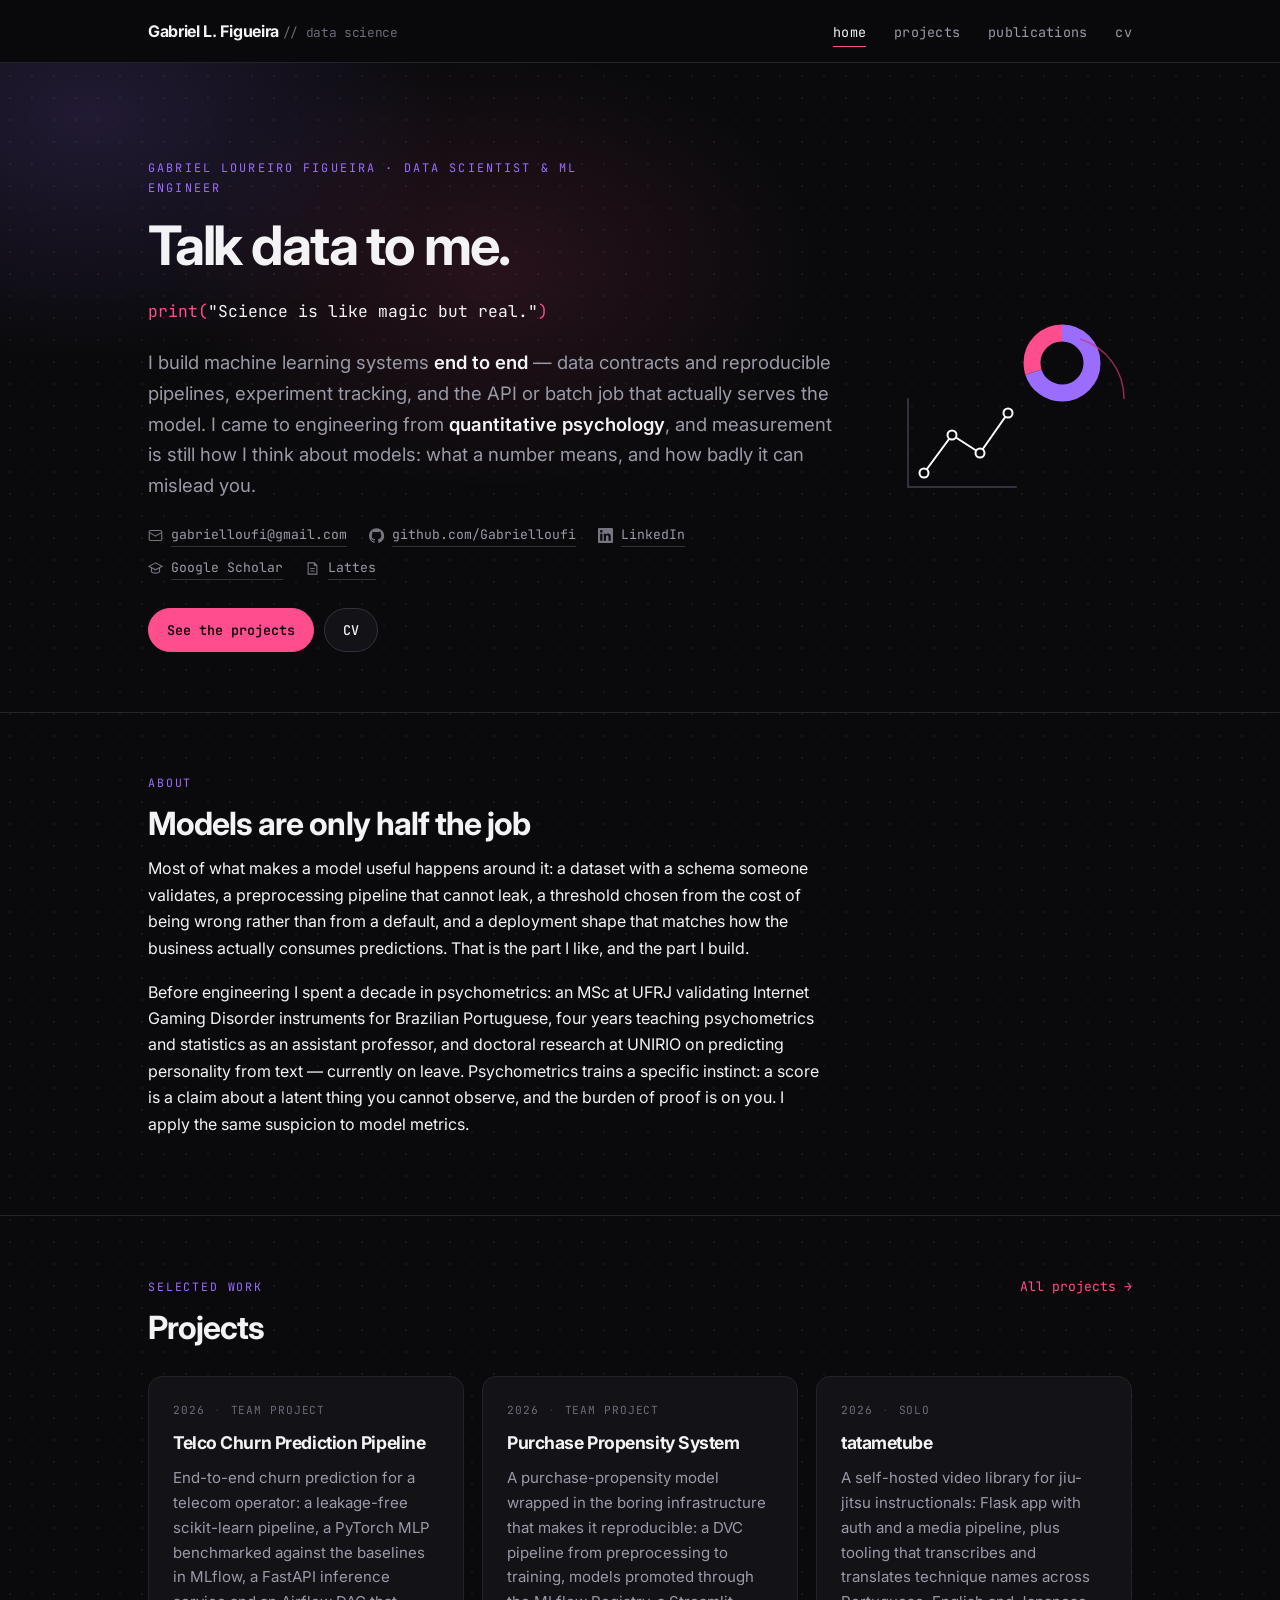
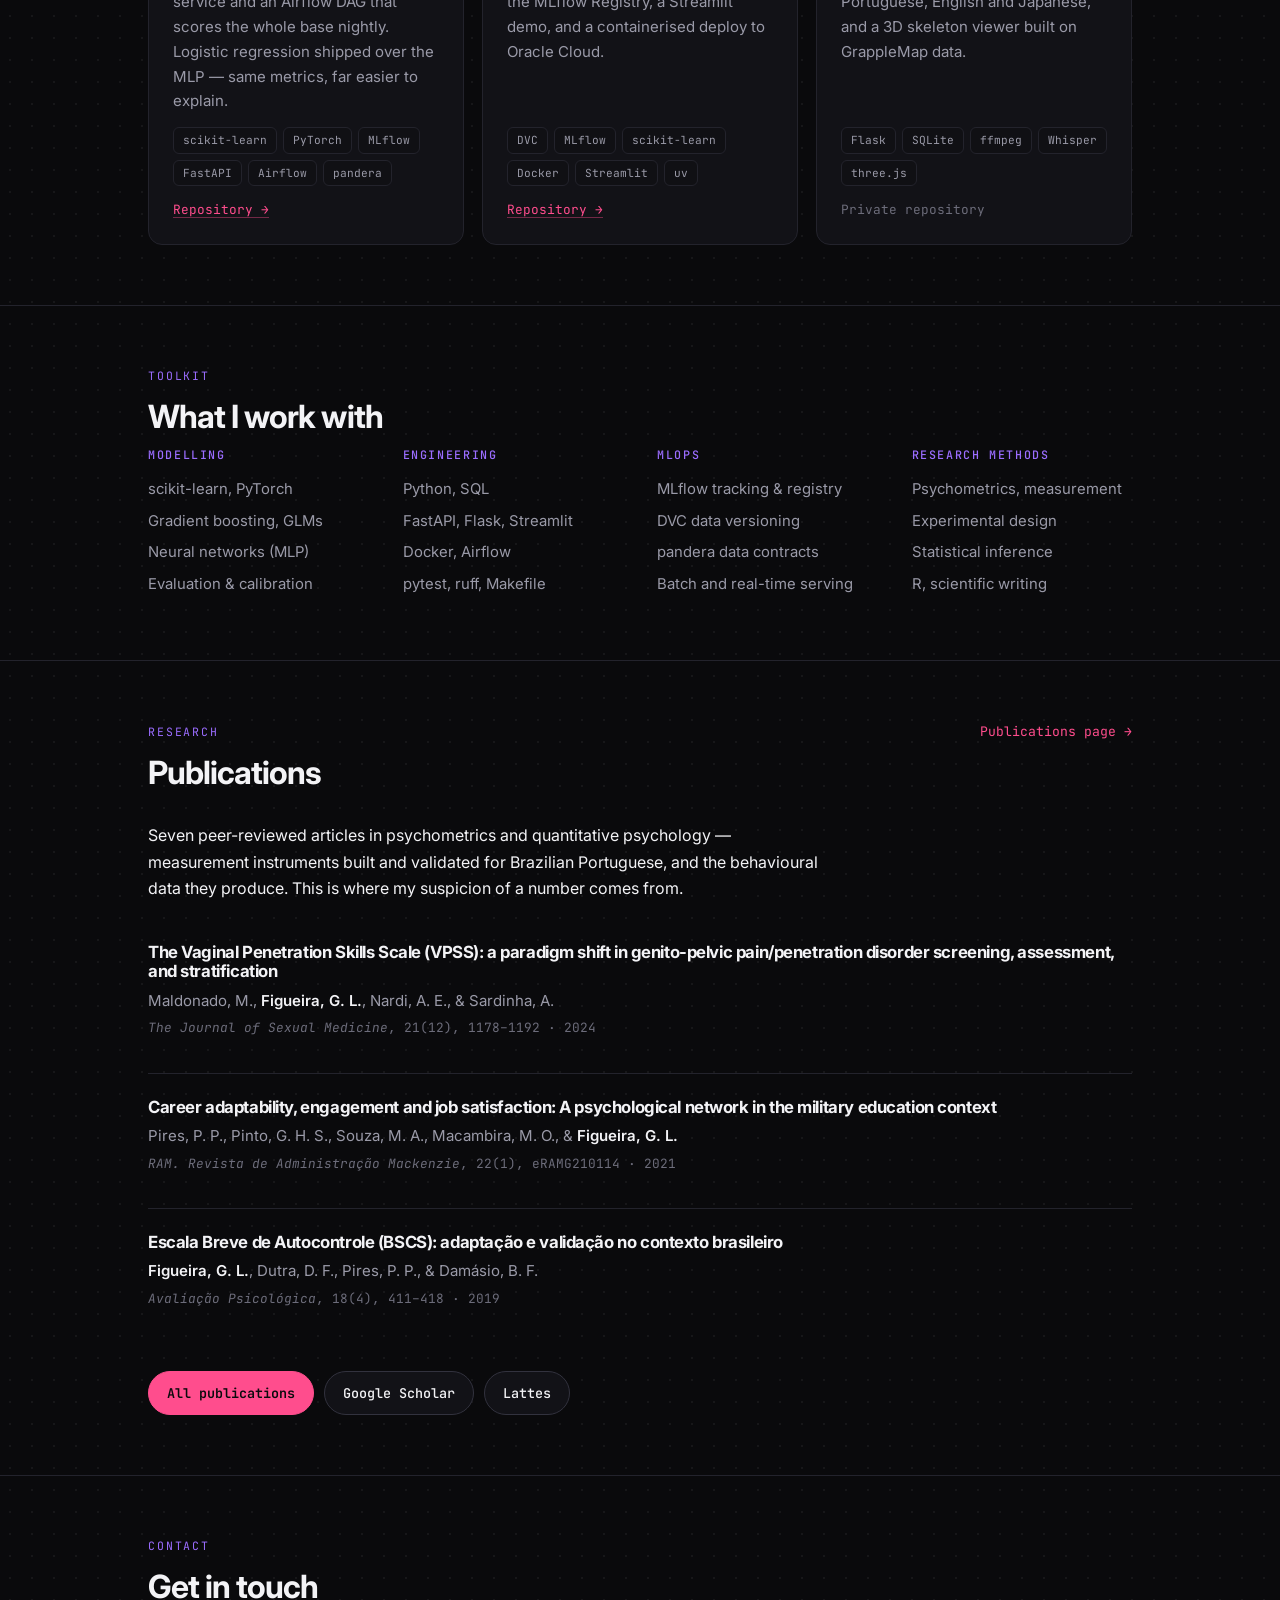
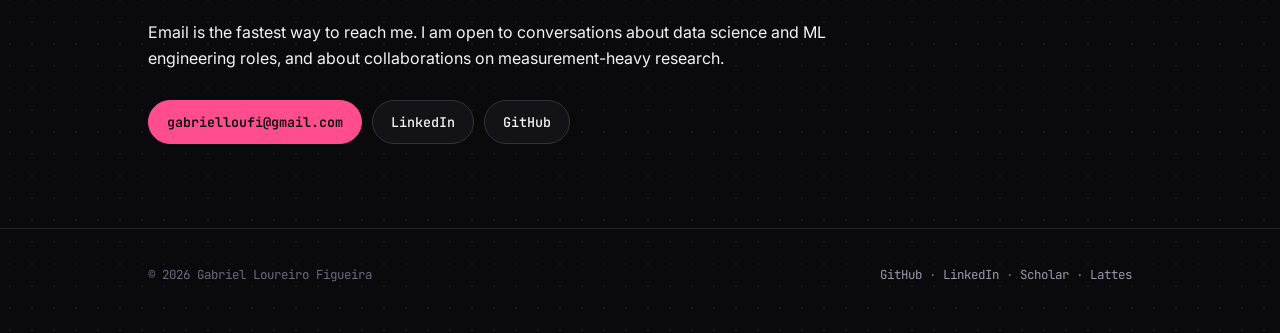
==== commit f977179c: "content: real publications from Scholar, and the academic record from Lattes Eight peer-reviewed art" ====
--- a/index.html
+++ b/index.html
@@ -84,11 +84,12 @@
         business actually consumes predictions. That is the part I like, and the part I build.
       </p>
       <p>
-        Before engineering I spent years in research and teaching &mdash; an MSc in Psychology,
-        doctoral research in Information Systems (currently on leave), and a stint as an assistant
-        professor. Psychometrics trains a specific instinct: a score is a claim about a latent
-        thing you cannot observe, and the burden of proof is on you. I apply the same suspicion to
-        model metrics.
+        Before engineering I spent a decade in psychometrics: an MSc at UFRJ validating Internet
+        Gaming Disorder instruments for Brazilian Portuguese, four years teaching psychometrics and
+        statistics as an assistant professor, and doctoral research at UNIRIO on predicting
+        personality from text &mdash; currently on leave. Psychometrics trains a specific instinct:
+        a score is a claim about a latent thing you cannot observe, and the burden of proof is on
+        you. I apply the same suspicion to model metrics.
       </p>
     </div>
   </section>
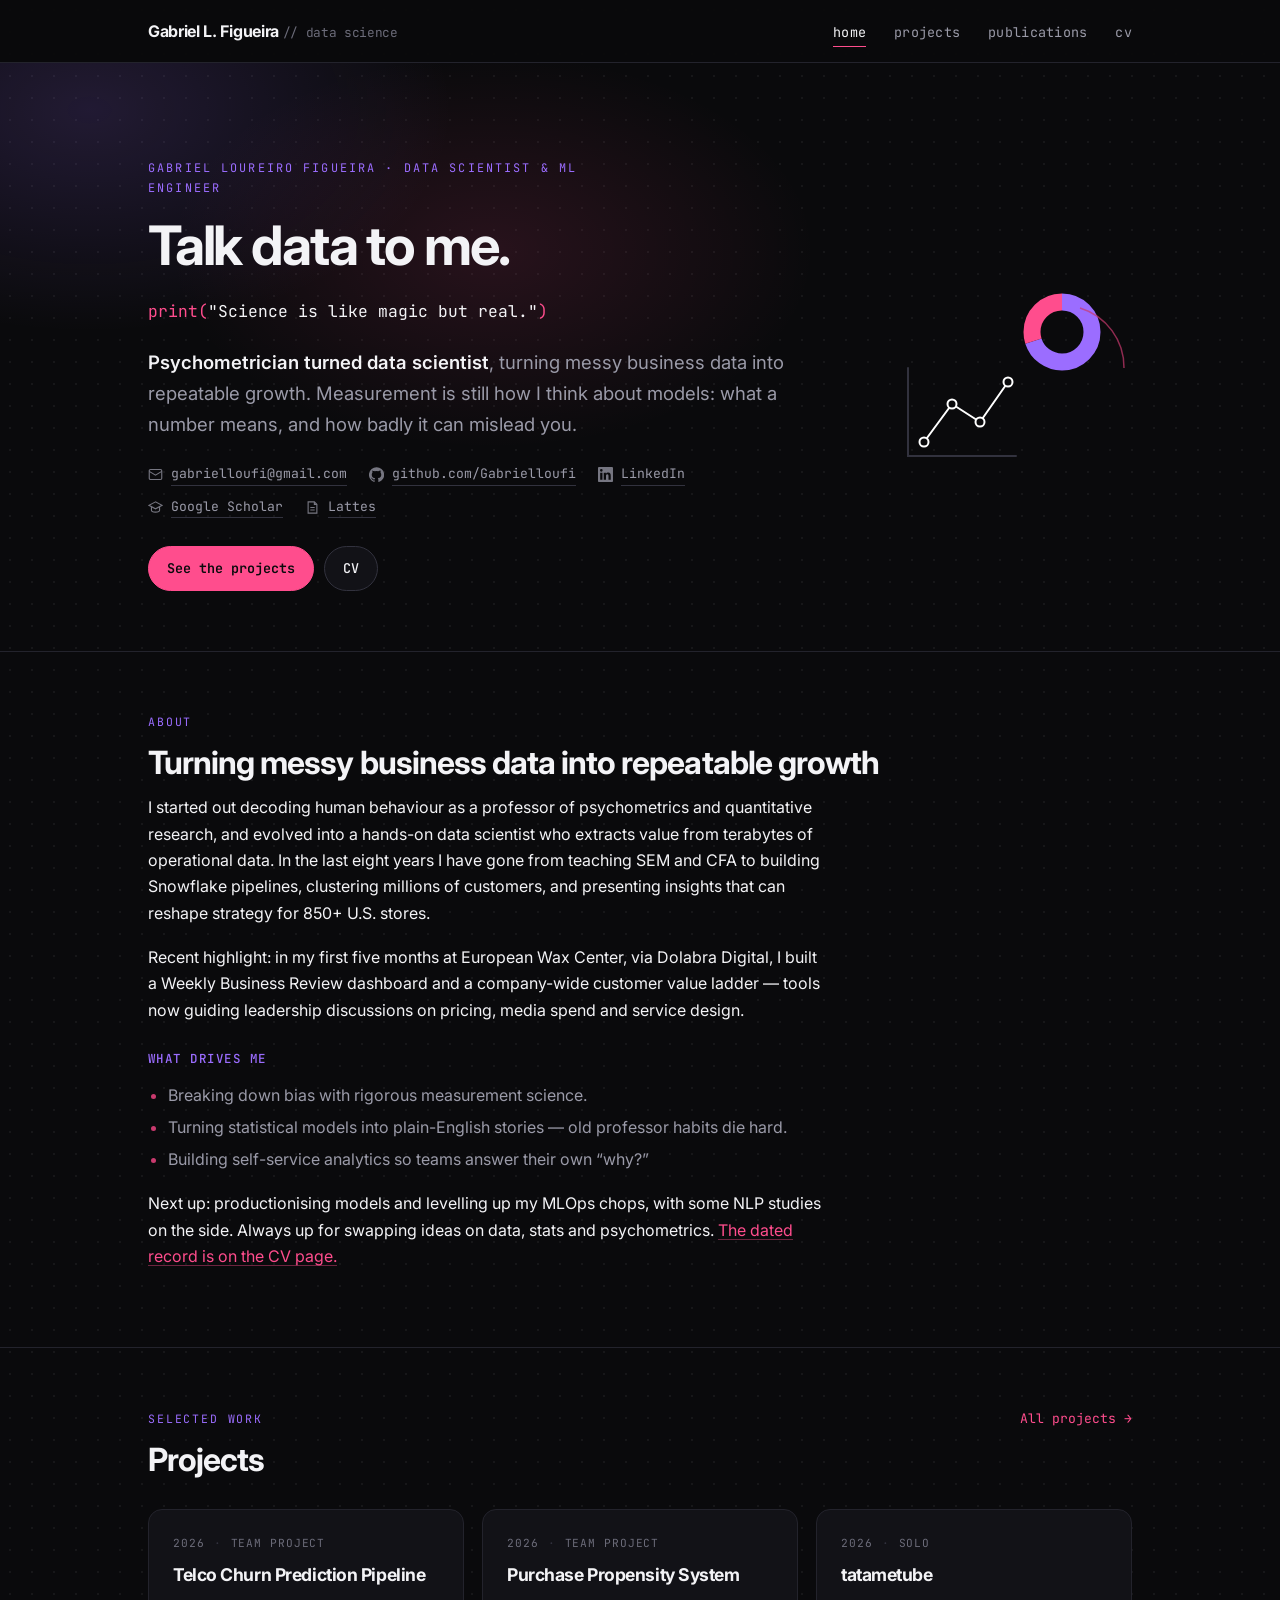
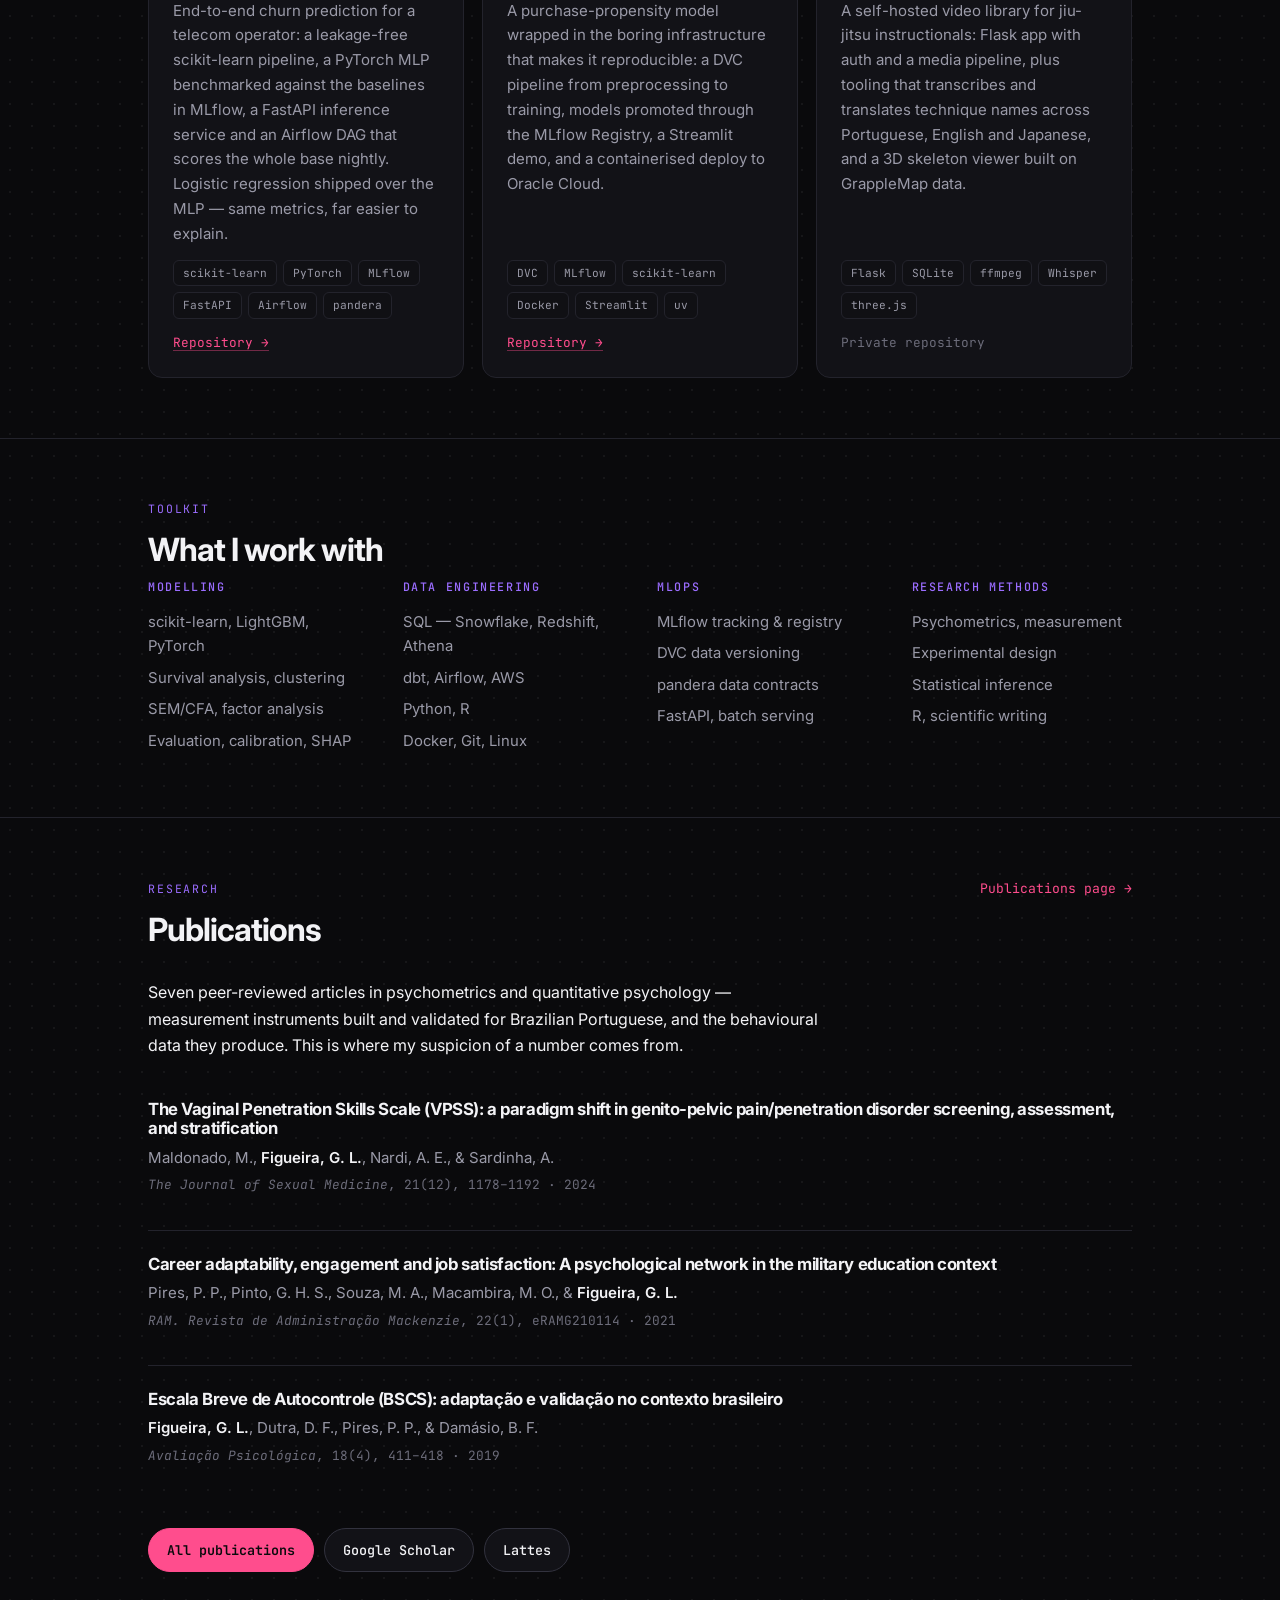
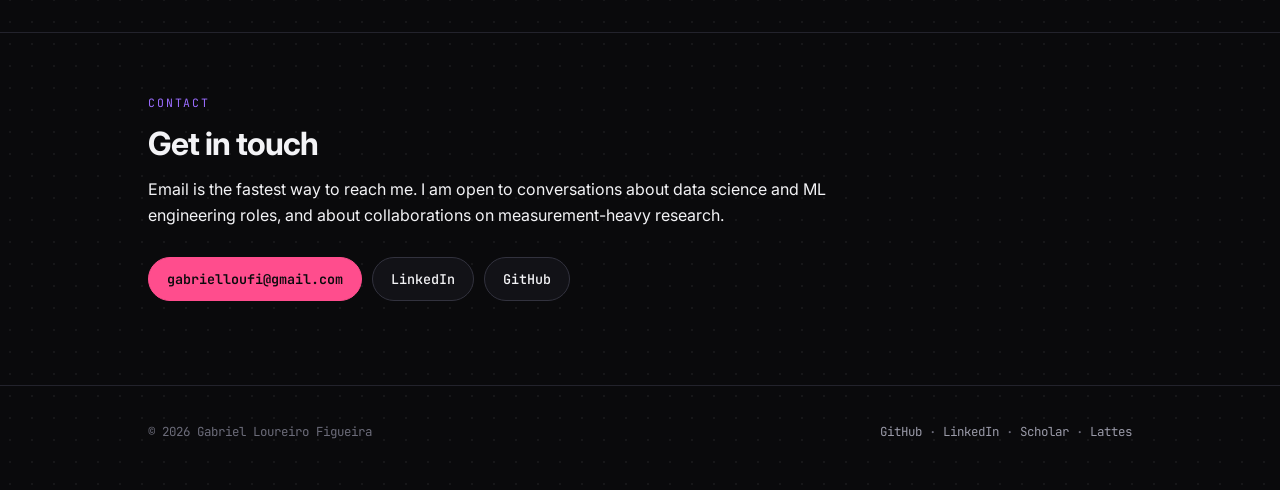
==== commit db1a6ec8: "content: real career record from LinkedIn, and his own About text LinkedIn is the source of truth fo" ====
--- a/index.html
+++ b/index.html
@@ -40,10 +40,9 @@
         <h1>Talk data to me.</h1>
         <p class="codeline"><span class="fn">print(</span><span class="str">"Science is like magic but real."</span><span class="fn">)</span></p>
         <p class="hero__lead">
-          I build machine learning systems <strong>end to end</strong> &mdash; data contracts and reproducible pipelines, experiment
-          tracking, and the API or batch job that actually serves the model. I came to engineering
-          from <strong>quantitative psychology</strong>, and measurement is still how I think about
-          models: what a number means, and how badly it can mislead you.
+          <strong>Psychometrician turned data scientist</strong>, turning messy business data into
+          repeatable growth. Measurement is still how I think about models: what a number means, and
+          how badly it can mislead you.
         </p>
         <ul class="meta-row">
           <li><svg viewBox="0 0 24 24" fill="none" stroke="currentColor" stroke-width="1.8" aria-hidden="true"><rect x="2" y="4" width="20" height="16" rx="2"/><path d="m2 7 10 6 10-6"/></svg><a href="mailto:gabrielloufi@gmail.com">gabrielloufi@gmail.com</a></li>
@@ -76,20 +75,31 @@
   <section>
     <div class="wrap">
       <p class="eyebrow">About</p>
-      <h2>Models are only half the job</h2>
-      <p>
-        Most of what makes a model useful happens around it: a dataset with a schema someone
-        validates, a preprocessing pipeline that cannot leak, a threshold chosen from the cost of
-        being wrong rather than from a default, and a deployment shape that matches how the
-        business actually consumes predictions. That is the part I like, and the part I build.
-      </p>
-      <p>
-        Before engineering I spent a decade in psychometrics: an MSc at UFRJ validating Internet
-        Gaming Disorder instruments for Brazilian Portuguese, four years teaching psychometrics and
-        statistics as an assistant professor, and doctoral research at UNIRIO on predicting
-        personality from text &mdash; currently on leave. Psychometrics trains a specific instinct:
-        a score is a claim about a latent thing you cannot observe, and the burden of proof is on
-        you. I apply the same suspicion to model metrics.
+      <h2>Turning messy business data into repeatable growth</h2>
+      <p>
+        I started out decoding human behaviour as a professor of psychometrics and quantitative
+        research, and evolved into a hands-on data scientist who extracts value from terabytes of
+        operational data. In the last eight years I have gone from teaching SEM and CFA to building
+        Snowflake pipelines, clustering millions of customers, and presenting insights that can
+        reshape strategy for 850+ U.S. stores.
+      </p>
+      <p>
+        Recent highlight: in my first five months at European Wax Center, via Dolabra Digital, I
+        built a Weekly Business Review dashboard and a company-wide customer value ladder &mdash;
+        tools now guiding leadership discussions on pricing, media spend and service design.
+      </p>
+
+      <p class="subhead">What drives me</p>
+      <ul class="bullets">
+        <li>Breaking down bias with rigorous measurement science.</li>
+        <li>Turning statistical models into plain-English stories &mdash; old professor habits die hard.</li>
+        <li>Building self-service analytics so teams answer their own &ldquo;why?&rdquo;</li>
+      </ul>
+
+      <p>
+        Next up: productionising models and levelling up my MLOps chops, with some NLP studies on
+        the side. Always up for swapping ideas on data, stats and psychometrics.
+        <a href="cv.html">The dated record is on the CV page.</a>
       </p>
     </div>
   </section>
@@ -155,19 +165,19 @@
         <div>
           <h3>Modelling</h3>
           <ul>
-            <li>scikit-learn, PyTorch</li>
-            <li>Gradient boosting, GLMs</li>
-            <li>Neural networks (MLP)</li>
-            <li>Evaluation &amp; calibration</li>
-          </ul>
-        </div>
-        <div>
-          <h3>Engineering</h3>
-          <ul>
-            <li>Python, SQL</li>
-            <li>FastAPI, Flask, Streamlit</li>
-            <li>Docker, Airflow</li>
-            <li>pytest, ruff, Makefile</li>
+            <li>scikit-learn, LightGBM, PyTorch</li>
+            <li>Survival analysis, clustering</li>
+            <li>SEM/CFA, factor analysis</li>
+            <li>Evaluation, calibration, SHAP</li>
+          </ul>
+        </div>
+        <div>
+          <h3>Data engineering</h3>
+          <ul>
+            <li>SQL &mdash; Snowflake, Redshift, Athena</li>
+            <li>dbt, Airflow, AWS</li>
+            <li>Python, R</li>
+            <li>Docker, Git, Linux</li>
           </ul>
         </div>
         <div>
@@ -176,7 +186,7 @@
             <li>MLflow tracking &amp; registry</li>
             <li>DVC data versioning</li>
             <li>pandera data contracts</li>
-            <li>Batch and real-time serving</li>
+            <li>FastAPI, batch serving</li>
           </ul>
         </div>
         <div>
--- a/assets/css/style.css
+++ b/assets/css/style.css
@@ -268,6 +268,12 @@
 .pub__venue em { font-style: italic; }
 .pub__links { display: flex; gap: 16px; flex-wrap: wrap; font-family: var(--font-mono); font-size: .8rem; }
 
+.bullets { margin: 0 0 1.1em; padding-left: 20px; color: var(--muted); }
+.bullets li { margin-bottom: 6px; }
+.bullets li::marker { color: var(--pink-dim); }
+.subhead { font-family: var(--font-mono); font-size: .78rem; letter-spacing: .12em;
+           text-transform: uppercase; color: var(--violet); margin: 26px 0 12px; font-weight: 500; }
+
 /* ------------------------------------------------------------- skills --- */
 
 .skill-grid { display: grid; grid-template-columns: repeat(auto-fit, minmax(220px, 1fr)); gap: 24px 34px; }
